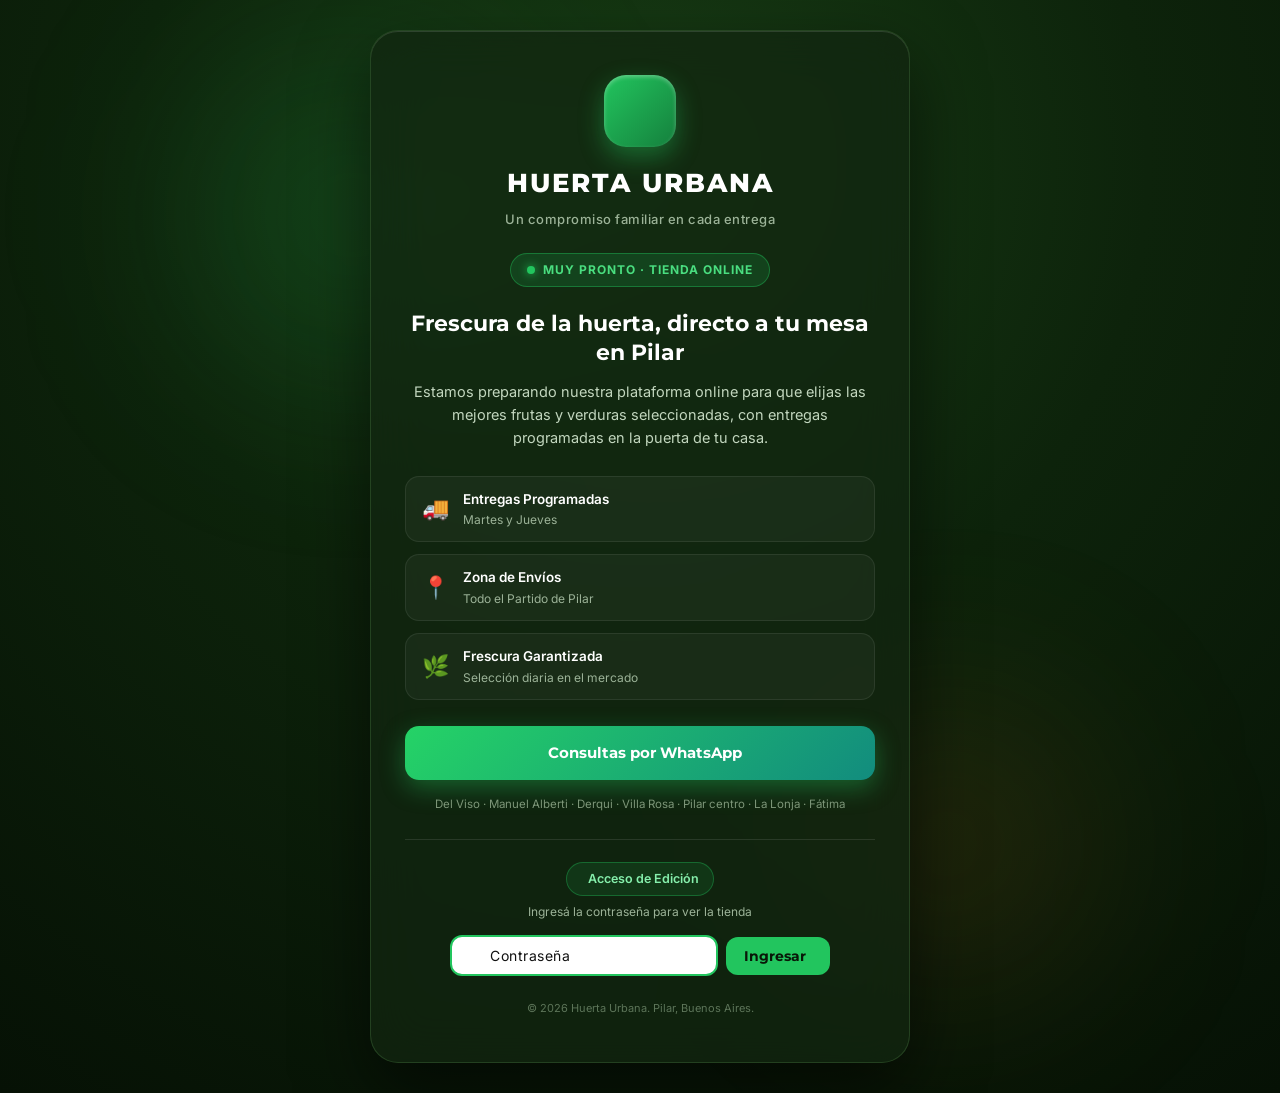
==== index.html @ b3a9ac8e "feat: actualizar precios e index en un solo commit" ====
<!DOCTYPE html>
<html lang="es" class="notranslate" translate="no">

<head>
    <meta charset="UTF-8">
    <meta name="viewport" content="width=device-width, initial-scale=1.0, interactive-widget=resizes-content">
    <title>Huerta Urbana | Frutas y Verduras Frescas a Domicilio en Pilar</title>
    <!-- SEO -->
    <meta name="description" content="Huerta Urbana — Frutas y verduras frescas a domicilio en el Partido de Pilar. Entregamos los martes y jueves en Del Viso, Manuel Alberti, Presidente Derqui, Villa Rosa, Pilar y más localidades.">
    <meta name="keywords" content="verduras a domicilio Pilar, frutas delivery Pilar, delivery verduras Del Viso, frutas frescas Partido de Pilar, alimentacion saludable Pilar, verduras Manuel Alberti, delivery frutas verduras Pilar Buenos Aires, comida saludable Pilar, dieta Pilar, gimnasio Pilar alimentacion">

    <!-- Open Graph -->
    <meta property="og:type" content="website">
    <meta property="og:url" content="https://huertaurbana.com.ar">
    <meta property="og:title" content="Huerta Urbana | Frutas y Verduras Frescas a Domicilio en Pilar">
    <meta property="og:description" content="Pedí tus frutas y verduras frescas. Entregamos martes y jueves en todo el Partido de Pilar. Envío gratis a partir de $35.000.">
    <meta property="og:image" content="https://huertaurbana.com.ar/img/favicon.png">

    <!-- Twitter/X -->
    <meta name="twitter:card" content="summary_large_image">
    <meta name="twitter:title" content="Huerta Urbana | Frutas y Verduras a Domicilio en Pilar">
    <meta name="twitter:description" content="Frutas y verduras frescas a domicilio en el Partido de Pilar. Martes y jueves.">
    <!-- Google Fonts -->
    <link rel="preconnect" href="https://fonts.googleapis.com">
    <link rel="preconnect" href="https://fonts.gstatic.com" crossorigin>
    <link
        href="https://fonts.googleapis.com/css2?family=Inter:wght@300;400;500;600;700&family=Montserrat:wght@400;600;700&display=swap"
        rel="stylesheet">
    
    <!-- Etiquetas específicas para iPhone/iOS -->
    <meta name="apple-mobile-web-app-capable" content="yes">
    <meta name="apple-mobile-web-app-status-bar-style" content="black-translucent">
    <meta name="apple-mobile-web-app-title" content="Huerta Urbana">
    <link rel="apple-touch-icon" href="img/favicon.png">
    
    <!-- Favicon -->
    <link rel="icon" type="image/png" href="img/favicon.png">
    <!-- Ionicons para iconos elegantes -->
    <script type="module" src="https://unpkg.com/ionicons@7.1.0/dist/ionicons/ionicons.esm.js"></script>
    <script nomodule src="https://unpkg.com/ionicons@7.1.0/dist/ionicons/ionicons.js"></script>
    <link rel="manifest" href="manifest.json">
    <meta name="theme-color" content="#2d5a27">
    <!-- Modo Vista Previa / Próximamente Gatekeeper (Ejecución Inmediata) -->
    <script>
      (function() {
        try {
          // Limpiar el estado anterior para que todos (incluyendo el admin) vean el Próximamente al entrar
          if (localStorage.getItem('huerta_preview_unlocked')) {
            localStorage.removeItem('huerta_preview_unlocked');
          }

          var params = new URLSearchParams(window.location.search);
          var previewParam = params.get('preview');
          if (previewParam) {
            var val = previewParam.trim().toLowerCase();
            if (val === 'huerta2026') {
              localStorage.setItem('huerta_preview_unlocked_v2', 'true');
            } else if (val === 'lock' || val === 'false' || val === '0' || val === 'cerrar') {
              localStorage.removeItem('huerta_preview_unlocked_v2');
            }
          }
          if (localStorage.getItem('huerta_preview_unlocked_v2') === 'true') {
            document.documentElement.classList.add('preview-unlocked');
            document.documentElement.classList.remove('preview-locked');
          } else {
            document.documentElement.classList.add('preview-locked');
            document.documentElement.classList.remove('preview-unlocked');
          }
        } catch (e) {
          document.documentElement.classList.add('preview-locked');
        }
      })();
    </script>
    <style id="preview-gate-critical-css">
      html.preview-locked body {
        overflow-x: hidden;
        background: #091708 !important;
        margin: 0;
        padding: 0;
      }
      html.preview-locked body > *:not(#preview-screen) {
        display: none !important;
      }
      html.preview-locked .pwa-banner,
      html.preview-locked .whatsapp-float,
      html.preview-locked .toast-notification,
      html.preview-locked .modal,
      html.preview-locked .modal-overlay,
      html.preview-locked .login-bottom-sheet-overlay,
      html.preview-locked .user-panel-overlay,
      html.preview-locked #preview-tester-pill {
        display: none !important;
      }
      #preview-screen {
        display: none;
      }
      html.preview-locked #preview-screen {
        display: flex !important;
      }
    </style>

    <link rel="stylesheet" href="style.css?v=61.2">

    <!-- Google Analytics -->
    <script async src="https://www.googletagmanager.com/gtag/js?id=G-RE23859X6R"></script>
    <script>
      window.dataLayer = window.dataLayer || [];
      function gtag(){dataLayer.push(arguments);}
      gtag('js', new Date());
      gtag('config', 'G-RE23859X6R');
    </script>
</head>

<body>
    <!-- ============================================== -->
    <!-- PANTALLA MODO PRÓXIMAMENTE (COMING SOON)      -->
    <!-- ============================================== -->
    <div id="preview-screen" class="preview-screen" role="region" aria-label="Próximamente Huerta Urbana">
        <div class="preview-backdrop-glow preview-glow-1"></div>
        <div class="preview-backdrop-glow preview-glow-2"></div>
        
        <div class="preview-card">
            <!-- Header con Logo y Slogan -->
            <div class="preview-brand">
                <div class="preview-logo-circle">
                    <ion-icon name="leaf" class="preview-leaf-icon"></ion-icon>
                </div>
                <h1 class="preview-title">HUERTA URBANA</h1>
                <p class="preview-subtitle">Un compromiso familiar en cada entrega</p>
            </div>

            <!-- Badge Estado -->
            <div class="preview-badge-wrapper">
                <span class="preview-badge">
                    <span class="preview-badge-dot"></span>
                    Muy Pronto · Tienda Online
                </span>
            </div>

            <!-- Contenido Principal -->
            <div class="preview-body">
                <h2 class="preview-headline">Frescura de la huerta, directo a tu mesa en Pilar</h2>
                <p class="preview-description">
                    Estamos preparando nuestra plataforma online para que elijas las mejores frutas y verduras seleccionadas, con entregas programadas en la puerta de tu casa.
                </p>

                <!-- Grid de Ventajas / Info -->
                <div class="preview-features-grid">
                    <div class="preview-feature-card">
                        <span class="preview-feature-icon">🚚</span>
                        <div>
                            <strong>Entregas Programadas</strong>
                            <small>Martes y Jueves</small>
                        </div>
                    </div>
                    <div class="preview-feature-card">
                        <span class="preview-feature-icon">📍</span>
                        <div>
                            <strong>Zona de Envíos</strong>
                            <small>Todo el Partido de Pilar</small>
                        </div>
                    </div>
                    <div class="preview-feature-card">
                        <span class="preview-feature-icon">🌿</span>
                        <div>
                            <strong>Frescura Garantizada</strong>
                            <small>Selección diaria en el mercado</small>
                        </div>
                    </div>
                </div>

                <!-- Botón Contacto WhatsApp -->
                <a href="https://wa.me/5491161771376?text=Hola!%20Quería%20consultar%20sobre%20el%20lanzamiento%20de%20Huerta%20Urbana" 
                   target="_blank" 
                   rel="noopener noreferrer" 
                   class="preview-whatsapp-btn">
                    <ion-icon name="logo-whatsapp"></ion-icon>
                    <span>Consultas por WhatsApp</span>
                </a>

                <div class="preview-zones-tagline">
                    <span>Del Viso · Manuel Alberti · Derqui · Villa Rosa · Pilar centro · La Lonja · Fátima</span>
                </div>
            </div>

            <!-- Acceso Privado para Administrador / Pruebas -->
            <div class="preview-tester-box">
                <div class="preview-access-badge">
                    <ion-icon name="lock-closed-outline"></ion-icon>
                    <span>Acceso de Edición</span>
                </div>
                <p class="preview-access-hint">Ingresá la contraseña para ver la tienda</p>

                <form id="preview-code-form" class="preview-code-form" onsubmit="handlePreviewCodeSubmit(event)">
                    <div class="preview-input-group">
                        <div class="preview-input-wrapper">
                            <ion-icon name="key-outline" class="preview-input-key-icon"></ion-icon>
                            <input type="password" id="preview-code-input" placeholder="Contraseña" autocomplete="current-password" spellcheck="false">
                            <button type="button" id="preview-toggle-pwd-btn" class="preview-toggle-pwd-btn" title="Mostrar u ocultar contraseña" aria-label="Mostrar u ocultar contraseña">
                                <ion-icon name="eye-outline" id="preview-pwd-icon"></ion-icon>
                            </button>
                        </div>
                        <button type="submit" class="preview-code-submit">
                            <span>Ingresar</span>
                            <ion-icon name="arrow-forward-outline"></ion-icon>
                        </button>
                    </div>
                    <p id="preview-code-error" class="preview-code-error" style="display: none;">⚠️ Contraseña incorrecta. Intentá nuevamente.</p>
                </form>
            </div>

            <footer class="preview-footer">
                <p>&copy; 2026 Huerta Urbana. Pilar, Buenos Aires.</p>
            </footer>
        </div>
    </div>

    <!-- Floating Badge para cuando el tester está en modo preview desbloqueado -->
    <div id="preview-tester-pill" class="preview-tester-pill" style="display: none;">
        <span class="pill-dot"></span>
        <span class="pill-text">Modo Vista Previa (huerta2026)</span>
        <button type="button" id="preview-lock-btn" class="pill-action-btn" title="Cerrar vista previa y volver a pantalla Próximamente">
            Bloquear
        </button>
    </div>

    <!-- Banner PWA Install -->
    <div id="pwa-banner" class="pwa-banner" role="banner" aria-label="Instalar aplicación">
        <div class="pwa-banner-inner">
            <div class="pwa-banner-text">
                <span class="pwa-icon">🌿</span>
                <div>
                    <strong>Instalá Huerta Urbana en tu celular</strong>
                    <small>Accedé más rápido a tus pedidos</small>
                </div>
            </div>
            <div class="pwa-banner-actions">
                <button id="pwa-install-btn" class="pwa-btn-install">Instalar</button>
                <button id="pwa-dismiss-btn" class="pwa-btn-dismiss" onclick="dismissPWABanner()">Ahora no</button>
            </div>
        </div>
    </div>

    <header id="header">
        <div class="container header-container">
            <!-- Izquierda: Logo + Slogan -->
            <div class="header-left">
                <a href="#hero" class="logo">
                    <ion-icon name="leaf" class="logo-icon"></ion-icon>
                    <div class="logo-text-wrapper">
                        <span class="logo-main-text">HUERTA URBANA</span>
                        <small class="logo-subtitle">Un compromiso familiar en cada entrega</small>
                    </div>
                </a>
            </div>

            <!-- Centro: Menú de navegación (Desktop) -->
            <nav class="header-nav-desktop">
                <a href="#hero" class="nav-link">Inicio</a>
                <a href="#combos-estandar" class="nav-link">Combos</a>
                <a href="#personalizado" class="nav-link">Armar Pedido</a>
                <a href="#formulario" class="nav-link">Finalizar</a>
            </nav>

            <!-- Derecha: Bloque de información y acciones -->
            <div class="header-right-panel" id="open-cart">
                <div class="header-status-stack">
                    <div class="total-avatar-wrapper">
                        <span id="cart-total-header" class="grid-item-total">$0</span>
                        
                        <div id="user-profile" class="user-profile grid-item-avatar auth-placeholder">
                            <img id="user-pic" src="" alt="Perfil" class="user-pic" style="display: none;">
                            <svg class="google-icon-svg" viewBox="0 0 48 48" width="24" height="24">
                                <path fill="#EA4335" d="M24 9.5c3.54 0 6.71 1.22 9.21 3.6l6.85-6.85C35.9 2.38 30.47 0 24 0 14.62 0 6.51 5.38 2.56 13.22l7.98 6.19C12.43 13.72 17.74 9.5 24 9.5z"></path>
                                <path fill="#4285F4" d="M46.98 24.55c0-1.57-.15-3.09-.38-4.55H24v9.02h12.94c-.58 2.96-2.26 5.48-4.78 7.18l7.73 6c4.51-4.18 7.09-10.36 7.09-17.65z"></path>
                                <path fill="#FBBC05" d="M10.53 28.59c-.48-1.45-.76-2.99-.76-4.59s.27-3.14.76-4.59l-7.98-6.19C.92 16.46 0 20.12 0 24c0 3.88.92 7.54 2.56 10.78l7.97-6.19z"></path>
                                <path fill="#34A853" d="M24 48c6.48 0 11.93-2.13 15.89-5.81l-7.73-6c-2.15 1.45-4.92 2.3-8.16 2.3-6.26 0-11.57-4.22-13.47-9.91l-7.98 6.19C6.51 42.62 14.62 48 24 48z"></path>
                                <path fill="none" d="M0 0h48v48H0z"></path>
                            </svg>
                        </div>
                    </div>

                    <span id="credito-referidos" class="credito-referidos grid-item-credits">$0 créditos de referidos</span>

                    <button class="btn-ver-pedido grid-item-button" id="open-cart-btn">
                        <span>Ver pedido</span>
                        <ion-icon name="cart-outline"></ion-icon>
                    </button>

                    <span id="shipping-header-msg" class="shipping-header-msg grid-item-shipping"><span id="header-minima-label"></span><span id="header-minima-monto">Actualizando...</span></span>
                </div>
            </div>

            <!-- Espaciador eliminado y reemplazado por el panel derecho en el grid -->
        </div>
    </header>

    <main>
        <!-- Hero Section -->
        <section id="hero" class="hero">
            <div class="container hero-content">
                <h1 class="fade-in">Frescura del campo <br><span>en tu mesa</span></h1>
                <p class="fade-in delay-1">Seleccionamos las mejores frutas y verduras para vos. Pedidos personalizados
                    y combos diseñados para tu hogar.</p>
                <div class="hero-actions fade-in delay-2">
                    <a href="#combos-estandar" class="btn btn-primary">Ver Combos</a>
                    <a href="#personalizado" class="btn btn-secondary">Armar mi Pedido</a>
                </div>
            </div>
            <div class="hero-overlay"></div>
        </section>

        <!-- Combos Estándar -->
        <section id="combos-estandar" class="section">
            <div class="container">
                <div class="section-header">
                    <h2>Combos Premium</h2>
                    <p>Elegí la opción que mejor se adapte a tu necesidad.</p>
                </div>
                <div class="combos-grid" id="combos-container">
                    <!-- Cards will be injected by JS -->
                </div>
            </div>
        </section>

        <!-- Pedido Personalizado -->
        <section id="personalizado" class="section section-alt">
            <div class="container">
                <div class="section-header">
                    <h2>Armá tu Pedido</h2>
                    <p>Seleccioná tus productos individuales con pesajes específicos.</p>
                </div>

                <!-- Sistema de Pestañas (Tabs) -->
                <div class="tabs-container">
                    <div class="tabs-header">
                        <button class="tab-btn active" onclick="switchCategory('verduras')">Verduras</button>
                        <button class="tab-btn" onclick="switchCategory('frutas')">Frutas</button>
                        <button class="tab-btn" id="tab-market" onclick="switchCategory('market')">Market</button>
                    </div>

                    <!-- Selector de Subcategorías de Market (visible en pestaña Market) -->
                    <div class="subtabs-container" id="market-subtabs" style="display: none;">
                        <div class="subtabs-header">
                            <button type="button" class="subtab-btn" data-subcat="Almacén" onclick="switchMarketSubcategory('Almacén')">Almacén</button>
                            <button type="button" class="subtab-btn" data-subcat="Bebidas" onclick="switchMarketSubcategory('Bebidas')">Bebidas</button>
                            <button type="button" class="subtab-btn" data-subcat="Enlatados" onclick="switchMarketSubcategory('Enlatados')">Enlatados</button>
                            <button type="button" class="subtab-btn" data-subcat="Lácteos" onclick="switchMarketSubcategory('Lácteos')">Lácteos</button>
                            <button type="button" class="subtab-btn" data-subcat="Otros" onclick="switchMarketSubcategory('Otros')">Otros</button>
                            <button type="button" class="subtab-btn active" data-subcat="Todos" onclick="switchMarketSubcategory('Todos')">Todos</button>
                        </div>
                    </div>
                </div>

                <div class="custom-grid" id="custom-products-container">
                    <!-- Products will be injected by JS based on selected category -->
                </div>
            </div>
        </section>

        <!-- Resumen Dinámico y Formulario -->
        <section id="formulario" class="section">
            <div class="container">
                <div class="order-layout">
                    <!-- Resumen del Pedido -->
                    <div class="order-summary-wrapper">
                        <div class="order-summary" id="order-summary-card">
                            <h3>Resumen de Pedido</h3>
                            <div id="summary-items" class="summary-items">
                                <p class="empty-msg">Tu carrito está vacío</p>
                            </div>
                            <div class="summary-footer">
                                <div class="total-row">
                                    <span>Total:</span>
                                    <span id="summary-total">$0</span>
                                </div>
                                <p class="shipping-info"><ion-icon name="bicycle-outline"></ion-icon> Envíos gratis a partir de <span id="envio-gratis-monto">$35.000<span id="envio-gratis-monto">$35.000<span id="envio-gratis-monto">$35.000<span id="envio-gratis-monto">$35.000</span></p>
                                <p id="min-purchase-msg" class="warning-text">Compra mínima: <span id="compra-minima-monto">$35.000<span id="compra-minima-monto">$35.000<span id="compra-minima-monto">$35.000<span id="compra-minima-monto">$35.000</span></p>
                            </div>
                        </div>

                        <!-- Información de Contacto -->
                        <div class="checkout-contact-info" id="desktop-help">
                            <h4>¿Necesitás ayuda?</h4>
                            <a href="https://wa.me/5491161771376" target="_blank" class="checkout-contact-item">
                                <ion-icon name="logo-whatsapp"></ion-icon>
                                <span>11 6177-1376</span>
                            </a>
                            <a href="mailto:huertaurbana.market@gmail.com" class="checkout-contact-item">
                                <ion-icon name="mail-outline"></ion-icon>
                                <span>huertaurbana.market@gmail.com</span>
                            </a>
                        </div>
                    </div>

                    <!-- Formulario -->
                    <div class="order-form-container">
                        <h3>Datos de Entrega</h3>
                        <form id="order-form">
                            <!-- Campos de Control (Ocultos para Make/Google Sheets) -->
                            <input type="hidden" name="numero_pedido">
                            <input type="hidden" name="fecha">
                            <input type="hidden" name="fecha_entrega">
                            <input type="hidden" name="estado" value="Pendiente">
                            <input type="hidden" name="ficha_entrega">
                            <input type="hidden" name="cantidad">
                            <input type="hidden" name="total">
                            <input type="hidden" name="credito_usado" value="0">
                            <input type="hidden" name="producto" id="hidden-details">


                            <div class="form-row">
                                <div class="form-group">
                                    <label for="fullname">Nombre Completo</label>
                                    <input type="text" id="fullname" name="nombre" placeholder="Nombre y Apellido"
                                        required autocomplete="name">
                                </div>
                                <div class="form-group">
                                    <label for="phone">Teléfono / WhatsApp</label>
                                    <input type="tel" id="phone" name="telefono" placeholder="Ej: 11 1234 5678" required
                                        autocomplete="tel">
                                </div>
                            </div>

                            <div class="form-row">
                                <div class="form-group full-width-group">
                                    <label for="email">Correo Electrónico</label>
                                    <input type="email" id="email" name="email" placeholder="ejemplo@correo.com"
                                        required autocomplete="email">
                                </div>
                            </div>

                            <div class="form-row">
                                <div class="form-group">
                                    <label for="address">Dirección</label>
                                    <input type="text" id="address" name="direccion"
                                        placeholder="Ej: Av. Siempreviva 123" required autocomplete="street-address">
                                </div>
                                <div class="form-group">
                                    <label for="locality">Localidad</label>
                                    <select id="locality" name="localidad" required>
                                        <option value="" disabled selected>Seleccionar localidad</option>
                                        <option value="Del Viso">Del Viso</option>
                                        <option value="Fátima">Fátima</option>
                                        <option value="La Lonja">La Lonja</option>
                                        <option value="Manuel Alberti">Manuel Alberti</option>
                                        <option value="Manzanares">Manzanares</option>
                                        <option value="Manzone">Manzone</option>
                                        <option value="Pilar">Pilar</option>
                                        <option value="Presidente Derqui">Presidente Derqui</option>
                                        <option value="Villa Astolfi">Villa Astolfi</option>
                                        <option value="Villa Rosa">Villa Rosa</option>
                                        <option value="Zelaya">Zelaya</option>
                                    </select>
                                </div>
                            </div>

                            <div class="form-row">
                                <div class="form-group">
                                    <label for="delivery-day">Día de Entrega</label>
                                    <select id="delivery-day" name="dia_entrega" required>
                                        <option value="" disabled selected>Seleccionar día</option>
                                        <option value="Martes">Martes</option>
                                        <option value="Jueves">Jueves</option>
                                    </select>
                                </div>
                                <div class="form-group">
                                    <label for="delivery-time">Rango Horario</label>
                                    <select id="delivery-time" name="horario_entrega" required>
                                        <option value="" disabled selected>Seleccionar rango</option>
                                        <option value="8 a 12 hs">8:00hs a 12:00hs</option>
                                        <option value="14 a 18 hs">14:00hs a 18:00hs</option>
                                    </select>
                                </div>
                            </div>

                            <div class="form-group full-width-group">
                                <label for="notes"
                                    style="font-weight: 600; font-size: 0.9rem; margin-bottom: 8px; display: block;">Tu
                                    mensaje</label>
                                <div class="inner-field-container">
                                    <textarea id="notes" name="observaciones" rows="3"></textarea>
                                </div>
                            </div>
                            <div class="form-group cupon-group">
                                <label>¿Tenés un cupón o código de referido?</label>
                                <div class="cupon-input-wrapper">
                                    <input type="text" id="cupon-input" placeholder="Ingresá tu cupón o referido" autocomplete="off">
                                    <button type="button" id="btn-aplicar-cupon">Aplicar</button>
                                </div>
                                <p id="cupon-mensaje" class="cupon-mensaje"></p>
                            </div>

                            <div class="form-group cupon-group" id="credit-form-group">
                                <label>¿Tenés crédito referido?</label>
                                <div class="cupon-input-wrapper">
                                    <div class="credit-display-box">
                                        <span>Disponible: </span>
                                        <strong id="available-credit">$0</strong>
                                    </div>
                                    <button type="button" id="btn-aplicar-credito" class="btn-disabled" disabled>Aplicar</button>
                                </div>
                                <p id="credit-mensaje" class="cupon-mensaje">Iniciá sesión para ver tus créditos</p>
                            </div>

                            <button type="submit" id="submit-btn" class="btn btn-full btn-disabled" disabled>Confirmar Pedido</button>
                            <div class="terms-legal-container">
                                <span>Al confirmar aceptás nuestros</span>
                                <div style="display: flex; gap: 8px; flex-wrap: wrap; justify-content: center; margin-top: 4px;">
                                    <a href="terminos.html" class="btn-link-terms" target="_blank" rel="noopener noreferrer">Términos y Condiciones</a>
                                    <a href="privacidad.html" class="btn-link-terms" target="_blank" rel="noopener noreferrer">Política de Privacidad</a>
                                </div>
                            </div>
                        </form>
                    </div>
                </div>
            </div>
        </section>
    </main>

    <footer class="footer">
        <div class="container footer-content">
            <div class="footer-info">
                <div class="logo logo-light">
                    <ion-icon name="leaf" class="logo-icon"></ion-icon>
                    <span>HUERTA URBANA</span>
                </div>
                <p>Calidad premium y frescura garantizada en cada entrega. <br> Compra mínima: <span id="footer-minima-monto">$35.000<span id="footer-minima-monto">$35.000<span id="footer-minima-monto">$35.000<span id="footer-minima-monto">$35.000</span></p>
                <a href="mailto:huertaurbana.market@gmail.com" class="footer-email">huertaurbana.market@gmail.com</a>
                <div class="footer-legal-links" style="margin-top: 15px; display: flex; gap: 15px; font-size: 0.85rem;">
                    <a href="terminos.html" style="color: #bbbbbb; text-decoration: underline;">Términos y Condiciones</a>
                    <a href="privacidad.html" style="color: #bbbbbb; text-decoration: underline;">Política de Privacidad</a>
                </div>
            </div>
            <div class="social-links">
                <a href="https://www.instagram.com/huertaurbana.market" class="social-btn instagram" title="Instagram" target="_blank" rel="noopener noreferrer">
                    <ion-icon name="logo-instagram"></ion-icon>
                </a>
                <a href="#" class="social-btn tiktok" title="TikTok">
                    <ion-icon name="logo-tiktok"></ion-icon>
                </a>
            </div>
        </div>
        <div class="footer-bottom">
            <p>&copy; 2026 Huerta Urbana. Todos los derechos reservados. · <a href="terminos.html" style="color: #888; text-decoration: none;">Términos y Condiciones</a> · <a href="privacidad.html" style="color: #888; text-decoration: none;">Política de Privacidad</a></p>
        </div>
    </footer>

    <!-- Modal Success -->
    <div id="success-modal" class="modal">
        <div class="modal-content">
            <ion-icon name="checkmark-circle" class="success-icon"></ion-icon>
            <h2>Pedido enviado correctamente</h2>
            <p id="success-message">Gracias por confiar en Huerta Urbana. Nos contactaremos pronto por WhatsApp.</p>
            <button onclick="closeModal()" class="btn btn-primary">Cerrar</button>
        </div>
    </div>

    <!-- Modal Combo Details -->
    <div id="combo-modal" class="modal">
        <div class="modal-content combo-detail-content">
            <button class="close-modal" onclick="closeComboModal()"><ion-icon name="close-outline"></ion-icon></button>
            <div class="combo-detail-header">
                <img id="modal-combo-img" src="" alt="">
                <div class="combo-detail-title">
                    <h2 id="modal-combo-name"></h2>
                    <span id="modal-combo-price" class="price"></span>
                </div>
            </div>
            <div class="combo-detail-body">
                <h3>¿Qué incluye este combo?</h3>
                <ul id="modal-combo-items" class="combo-items-list">
                    <!-- Items will be injected by JS -->
                </ul>
            </div>
            <div class="combo-detail-footer">
                <button id="modal-add-btn" class="btn btn-primary btn-full">Agregar al Pedido</button>
            </div>
        </div>
    </div>

    <!-- Modal Carrito Detalle -->
    <div id="cart-modal" class="modal">
        <div class="modal-content combo-detail-content">
            <button class="close-modal" onclick="closeCartModal()"><ion-icon name="close-outline"></ion-icon></button>
            <div class="cart-modal-header">
                <h2>Tu Pedido</h2>
                <p>Resumen de productos seleccionados</p>
            </div>
            <div class="cart-modal-body">
                <div id="cart-modal-items" class="cart-modal-items">
                    <!-- Items will be injected by JS -->
                </div>
                <div class="cart-modal-total-row">
                    <span>Total acumulado:</span>
                    <span id="cart-modal-total-val" class="price">$0</span>
                </div>
            </div>
            <div class="cart-modal-footer">
                <button onclick="closeCartModal(); window.location.href='#formulario';"
                    class="btn btn-primary btn-full">Finalizar Pedido</button>
            </div>
        </div>
    </div>

    <!-- Footer con Ayuda (Mobile) -->
    <footer id="mobile-help" class="mobile-footer-help">
        <div class="container">
            <h4>¿Necesitás ayuda?</h4>
            <div class="mobile-help-links">
                <a href="https://wa.me/5491161771376" target="_blank" class="checkout-contact-item">
                    <ion-icon name="logo-whatsapp"></ion-icon>
                    <span>11 6177-1376</span>
                </a>
                <a href="mailto:huertaurbana.market@gmail.com" class="checkout-contact-item">
                    <ion-icon name="mail-outline"></ion-icon>
                    <span>huertaurbana.market@gmail.com</span>
                </a>
            </div>
            <p class="copyright">&copy; 2026 Huerta Urbana. Todos los derechos reservados. <br>
                <a href="terminos.html" style="color: #888; text-decoration: underline;">Términos y Condiciones</a> · <a href="privacidad.html" style="color: #888; text-decoration: underline;">Política de Privacidad</a>
            </p>
        </div>
    </footer>

    <!-- Botón Flotante de WhatsApp -->
    <a href="https://wa.me/5491161771376" class="whatsapp-float" target="_blank" rel="noopener noreferrer"
        title="Comunicate por WhatsApp">
        <ion-icon name="logo-whatsapp"></ion-icon>
    </a>

    <!-- Modal instrucciones iOS -->
    <div id="ios-install-modal" style="display:none; position:fixed; inset:0; background:rgba(0,0,0,0.7); z-index:9999; align-items:flex-end; justify-content:center;">
      <div style="background:#1a1a1a; border-radius:30px 30px 0 0; padding:32px 24px; width:100%; max-width:480px; border-top:3px solid #22c55e; box-shadow: 0 -10px 40px rgba(0,0,0,0.5);">
        
        <!-- VISTA SAFARI -->
        <div id="ios-safari-view" style="display:none;">
          <div style="text-align:center; margin-bottom:24px;">
            <div style="font-size:45px; margin-bottom:8px;">🌿</div>
            <h3 style="color:white; font-size:22px; font-family:'Montserrat', sans-serif; margin-bottom:8px;">Instalá Huerta Urbana en tu iPhone</h3>
          </div>
          <div style="display:flex; flex-direction:column; gap:18px; margin-bottom:28px;">
            <div style="display:flex; align-items:start; gap:14px;">
              <div style="background:#22c55e; color:black; border-radius:10px; min-width:32px; height:32px; display:flex; align-items:center; justify-content:center; font-weight:800; font-size:16px;">1</div>
              <p style="color:white; font-size:15px; line-height:1.4;">Tocá el botón **compartir** con flecha hacia arriba en la barra inferior de Safari.</p>
            </div>
            <div style="display:flex; align-items:start; gap:14px;">
              <div style="background:#22c55e; color:black; border-radius:10px; min-width:32px; height:32px; display:flex; align-items:center; justify-content:center; font-weight:800; font-size:16px;">2</div>
              <p style="color:white; font-size:15px; line-height:1.4;">Deslizá y seleccioná **Añadir a pantalla de inicio**.</p>
            </div>
            <div style="display:flex; align-items:start; gap:14px;">
              <div style="background:#22c55e; color:black; border-radius:10px; min-width:32px; height:32px; display:flex; align-items:center; justify-content:center; font-weight:800; font-size:16px;">3</div>
              <p style="color:white; font-size:15px; line-height:1.4;">Tocá **Añadir** arriba a la derecha.</p>
            </div>
          </div>
        </div>

        <!-- VISTA CHROME (U OTROS) -->
        <div id="ios-chrome-view" style="display:none;">
          <div style="text-align:center; margin-bottom:24px;">
                            <div style="font-size:45px; margin-bottom:8px;">⚠️</div>
            <h3 style="color:white; font-size:20px; font-family:'Montserrat', sans-serif; margin-bottom:12px;">Para instalar Huerta Urbana necesitás abrirla en Safari</h3>
            <p style="color:#aaa; font-size:15px; margin-bottom:20px; line-height:1.4;">Copiá el link **huertaurbana.com.ar** y pegalo en Safari.</p>
            
            <button id="btn-copy-link" onclick="copyLinkForSafari()" style="width:100%; padding:16px; background:#333; color:white; border:1px solid #444; border-radius:14px; font-size:16px; font-weight:700; cursor:pointer; display:flex; align-items:center; justify-content:center; gap:10px; transition: all 0.3s ease;">
              <ion-icon name="copy-outline"></ion-icon> Copiar link
            </button>
          </div>
        </div>

        <button onclick="document.getElementById('ios-install-modal').style.display='none'" 
          style="width:100%; padding:16px; background:#22c55e; color:black; border:none; border-radius:14px; font-size:16px; font-weight:800; cursor:pointer; font-family:'Montserrat', sans-serif; margin-top:10px;">
          ENTENDIDO ✓
        </button>
      </div>
    </div>

    <!-- Modal Términos y Condiciones -->
    <div id="terms-modal" class="modal">
        <div class="modal-content terms-modal-content">
            <button class="close-modal" onclick="closeTermsModal()"><ion-icon name="close-outline"></ion-icon></button>
            <header class="terms-header">
                <h2>Términos, Condiciones y Privacidad</h2>
                <div class="terms-tabs">
                    <button type="button" class="terms-tab-btn active" onclick="switchTermsTab('terminos')">Términos y Condiciones</button>
                    <button type="button" class="terms-tab-btn" onclick="switchTermsTab('privacidad')">Política de Privacidad</button>
                </div>
            </header>
            
            <div id="terms-body" class="terms-body">
                <div id="terms-text-terminos" class="terms-text-content">
                    <ol>
                        <li><strong>SERVICIO:</strong> Venta y entrega de frutas y verduras en el Partido de Pilar.</li>
                        <li><strong>ZONA DE ENTREGA:</strong> Del Viso, Fátima, La Lonja, Manuel Alberti, Manzanares, Manzone, Pilar, Presidente Derqui, Villa Astolfi, Villa Rosa y Zelaya.</li>
                        <li><strong>PEDIDOS:</strong> Monto mínimo <span id="terms-minima-monto">$35.000</span>. Precios sujetos a variaciones del mercado.</li>
                        <li><strong>PAGOS:</strong> A través de Mercado Pago. El pedido se confirma al acreditarse el pago.</li>
                        <li><strong>CUPONES:</strong> Uso personal e intransferible. El crédito por referidos no es canjeable por dinero.</li>
                        <li><strong>CALIDAD:</strong> Productos frescos garantizados. Reclamos dentro de las 24hs al WhatsApp 11 6177-1376.</li>
                        <li><strong>CANCELACIONES:</strong> Hasta 24hs antes de la entrega al WhatsApp 11 6177-1376.</li>
                        <li><strong>CONTACTO:</strong> WhatsApp 11 6177-1376 y huertaurbana.market@gmail.com</li>
                    </ol>
                </div>
                <div id="terms-text-privacidad" class="terms-text-content" style="display:none;">
                    <ol>
                        <li><strong>DATOS QUE RECOPILAMOS:</strong> Nombre, teléfono, email y dirección de entrega.</li>
                        <li><strong>USO:</strong> Para procesar pedidos, coordinar entregas y gestionar cupones y referidos.</li>
                        <li><strong>COMPARTIMOS CON:</strong> Mercado Pago, Make.com, Google y Meta. Nunca vendemos tus datos.</li>
                        <li><strong>COOKIES:</strong> Usamos localStorage para el carrito, Google Analytics y Meta Pixel para analítica.</li>
                        <li><strong>SEGURIDAD:</strong> Datos en Google Sheets con acceso restringido. No guardamos datos de tarjetas.</li>
                        <li><strong>TUS DERECHOS:</strong> Podés solicitar acceso, rectificación o eliminación de tus datos al WhatsApp 11 6177-1376.</li>
                    </ol>
                </div>
            </div>

            <footer class="terms-footer">
                <div class="terms-actions">
                    <button type="button" onclick="closeTermsModal()" class="btn btn-primary btn-full">Cerrar</button>
                    <div style="text-align: center; margin-top: 10px; font-size: 0.85rem;">
                        <a href="terminos.html" target="_blank" style="color: var(--primary); font-weight: 600; text-decoration: underline;">Ver Términos completos</a> · 
                        <a href="privacidad.html" target="_blank" style="color: var(--primary); font-weight: 600; text-decoration: underline;">Ver Privacidad completa</a>
                    </div>
                </div>
            </footer>
        </div>
    </div>

    <!-- Panel Cliente Logueado -->
    <div id="user-panel" class="user-panel-overlay" style="display: none;">
        <div class="user-panel-content">
            <button class="close-panel-btn" id="close-user-panel"><ion-icon name="close-outline"></ion-icon></button>
            <div class="user-panel-header">
                <div id="panel-user-pic-wrapper" class="panel-pic-wrapper auth-placeholder">
                    <img id="panel-user-pic" src="" alt="Perfil" style="display: none;">
                    <svg class="google-icon-svg" viewBox="0 0 48 48" width="30" height="30">
                        <path fill="#EA4335" d="M24 9.5c3.54 0 6.71 1.22 9.21 3.6l6.85-6.85C35.9 2.38 30.47 0 24 0 14.62 0 6.51 5.38 2.56 13.22l7.98 6.19C12.43 13.72 17.74 9.5 24 9.5z"></path>
                        <path fill="#4285F4" d="M46.98 24.55c0-1.57-.15-3.09-.38-4.55H24v9.02h12.94c-.58 2.96-2.26 5.48-4.78 7.18l7.73 6c4.51-4.18 7.09-10.36 7.09-17.65z"></path>
                        <path fill="#FBBC05" d="M10.53 28.59c-.48-1.45-.76-2.99-.76-4.59s.27-3.14.76-4.59l-7.98-6.19C.92 16.46 0 20.12 0 24c0 3.88.92 7.54 2.56 10.78l7.97-6.19z"></path>
                        <path fill="#34A853" d="M24 48c6.48 0 11.93-2.13 15.89-5.81l-7.73-6c-2.15 1.45-4.92 2.3-8.16 2.3-6.26 0-11.57-4.22-13.47-9.91l-7.98 6.19C6.51 42.62 14.62 48 24 48z"></path>
                        <path fill="none" d="M0 0h48v48H0z"></path>
                    </svg>
                </div>
                <div class="user-panel-info">
                    <h4 id="panel-user-name"></h4>
                    <p id="panel-user-email"></p>
                </div>
            </div>
            <div class="user-panel-body">
                <div class="panel-section">
                    <h5><ion-icon name="wallet-outline"></ion-icon> Crédito acumulado</h5>
                    <p class="credit-amount">$0</p>
                </div>
                <div class="panel-section">
                    <h5><ion-icon name="receipt-outline"></ion-icon> Historial de pedidos</h5>
                    <p class="history-empty">Aún no registrás pedidos en la App.</p>
                </div>
            </div>
            <div class="user-panel-footer">
                <button id="btn-logout" class="btn-logout"><ion-icon name="log-out-outline"></ion-icon> Cerrar sesión</button>
            </div>
        </div>
    </div>

    <!-- Popup de Login Inferior -->
    <div id="login-bottom-sheet" class="login-bottom-sheet-overlay" style="display: none;">
        <div class="login-bottom-sheet-content">
            <div class="login-icon-top">🌿</div>
            <h3 class="login-title">Bienvenido a Huerta Urbana</h3>
            <p class="login-subtitle">Ingresá para aprovechar todos los beneficios</p>
            
            <ul class="login-benefits">
                <li>
                    <ion-icon name="checkmark-circle" class="benefit-check"></ion-icon>
                    <span>Guardá tu historial de pedidos</span>
                </li>
                <li>
                    <ion-icon name="checkmark-circle" class="benefit-check"></ion-icon>
                    <span>Mirá tu crédito acumulado por referidos</span>
                </li>
                <li>
                    <ion-icon name="checkmark-circle" class="benefit-check"></ion-icon>
                    <span>Repetí tu último pedido con un click</span>
                </li>
            </ul>

            <button id="btn-login-google-popup" class="btn-login-popup">
                <svg width="24" height="24" viewBox="0 0 48 48" xmlns="http://www.w3.org/2000/svg">
                    <path fill="#EA4335" d="M24 9.5c3.54 0 6.71 1.22 9.21 3.6l6.85-6.85C35.9 2.38 30.47 0 24 0 14.62 0 6.51 5.38 2.56 13.22l7.98 6.19C12.43 13.72 17.74 9.5 24 9.5z"></path>
                    <path fill="#4285F4" d="M46.98 24.55c0-1.57-.15-3.09-.38-4.55H24v9.02h12.94c-.58 2.96-2.26 5.48-4.78 7.18l7.73 6c4.51-4.18 7.09-10.36 7.09-17.65z"></path>
                    <path fill="#FBBC05" d="M10.53 28.59c-.48-1.45-.76-2.99-.76-4.59s.27-3.14.76-4.59l-7.98-6.19C.92 16.46 0 20.12 0 24c0 3.88.92 7.54 2.56 10.78l7.97-6.19z"></path>
                    <path fill="#34A853" d="M24 48c6.48 0 11.93-2.13 15.89-5.81l-7.73-6c-2.15 1.45-4.92 2.3-8.16 2.3-6.26 0-11.57-4.22-13.47-9.91l-7.98 6.19C6.51 42.62 14.62 48 24 48z"></path>
                    <path fill="none" d="M0 0h48v48H0z"></path>
                </svg>
                Ingresar con Google
            </button>
            
            <button id="btn-close-login-popup" class="btn-close-popup">Ahora no</button>
        </div>
    </div>

    <!-- Modal Confirmación Crédito v5.7 -->
    <div id="credit-confirm-modal" class="modal-overlay" style="display: none;">
        <div class="credit-modal-card">
            <div class="credit-modal-header">
                <ion-icon name="gift-outline"></ion-icon>
                <h3>Confirmar aplicación de crédito</h3>
            </div>
            <div class="credit-modal-body">
                <p id="credit-modal-text">Tu crédito cubre más del 90% de tu compra. ¿Deseas aplicar el monto máximo permitido?</p>
            </div>
            <div class="credit-modal-footer">
                <button type="button" id="btn-modal-cancel-credit" class="btn-modal-cancel">Cancelar</button>
                <button type="button" id="btn-modal-confirm-credit" class="btn-modal-confirm">Confirmar</button>
            </div>
        </div>
    </div>

    <script>
      // Lógica de desbloqueo y gestión de modo vista previa
      function handlePreviewCodeSubmit(e) {
        if (e) e.preventDefault();
        var input = document.getElementById('preview-code-input');
        var error = document.getElementById('preview-code-error');
        if (!input) return;
        var val = (input.value || '').trim().toLowerCase();
        if (val === 'huerta2026') {
          if (error) error.style.display = 'none';
          localStorage.setItem('huerta_preview_unlocked_v2', 'true');
          
          // Desbloquear de inmediato la vista
          document.documentElement.classList.add('preview-unlocked');
          document.documentElement.classList.remove('preview-locked');
          
          var testerPill = document.getElementById('preview-tester-pill');
          if (testerPill) {
            testerPill.style.display = 'inline-flex';
          }
          
          // Limpiar parámetros url si los hubiera y scrollear al inicio
          var url = new URL(window.location.href);
          url.searchParams.delete('preview');
          window.history.replaceState({}, document.title, url.pathname + url.search);
          window.scrollTo({ top: 0, behavior: 'smooth' });
        } else {
          if (error) {
            error.style.display = 'block';
            input.classList.add('input-shake');
            setTimeout(function() {
              input.classList.remove('input-shake');
            }, 600);
          }
        }
      }

      document.addEventListener('DOMContentLoaded', function() {
        var codeInput = document.getElementById('preview-code-input');
        var togglePwdBtn = document.getElementById('preview-toggle-pwd-btn');
        var pwdIcon = document.getElementById('preview-pwd-icon');

        if (togglePwdBtn && codeInput && pwdIcon) {
          togglePwdBtn.addEventListener('click', function(e) {
            e.preventDefault();
            if (codeInput.type === 'password') {
              codeInput.type = 'text';
              pwdIcon.setAttribute('name', 'eye-off-outline');
            } else {
              codeInput.type = 'password';
              pwdIcon.setAttribute('name', 'eye-outline');
            }
            codeInput.focus();
          });
        }

        var isUnlocked = localStorage.getItem('huerta_preview_unlocked_v2') === 'true';
        var testerPill = document.getElementById('preview-tester-pill');
        if (testerPill && isUnlocked) {
          testerPill.style.display = 'inline-flex';
        }

        var lockBtn = document.getElementById('preview-lock-btn');
        if (lockBtn) {
          lockBtn.addEventListener('click', function() {
            localStorage.removeItem('huerta_preview_unlocked');
            localStorage.removeItem('huerta_preview_unlocked_v2');
            var url = new URL(window.location.href);
            url.searchParams.delete('preview');
            window.location.href = url.pathname;
          });
        }
      });
    </script>
    <script src="script.js?v=58.0"></script>
    <script type="module" src="auth.js?v=53.0"></script>
</body>

</html>
---- style.css ----
/* SYSTEM DESIGN - HUERTA URBANA PREMIUM */

:root {
    /* Colors */
    --primary: #2d5a27;
    --primary-light: #4a7c44;
    --secondary: #e67e22;
    --accent: #f1c40f;
    --text-dark: #1a1a1a;
    --text-muted: #666666;
    --bg-light: #f9fbf9;
    --bg-white: #ffffff;
    --bg-alt: #f0f4f0;
    --danger: #e74c3c;
    --success: #27ae60;

    /* Shadows */
    --shadow-sm: 0 2px 8px rgba(0, 0, 0, 0.05);
    --shadow-md: 0 10px 30px rgba(0, 0, 0, 0.08);
    --shadow-lg: 0 20px 50px rgba(45, 90, 39, 0.12);

    /* Transitions */
    --transition: all 0.3s cubic-bezier(0.25, 0.8, 0.25, 1);
}

/* Base Reset */
* {
    margin: 0;
    padding: 0;
    box-sizing: border-box;
}

html {
    scroll-behavior: smooth;
    scroll-padding-top: 0;
}

body {
    font-family: 'Inter', sans-serif;
    color: var(--text-dark);
    background-color: var(--bg-light);
    line-height: 1.6;
    /* overflow-x: hidden; Removido en v3.0 porque rompe el position: sticky */
}

h1,
h2,
h3,
h4 {
    font-family: 'Montserrat', sans-serif;
    font-weight: 700;
}

ul {
    list-style: none;
}

a {
    text-decoration: none;
    color: inherit;
    transition: var(--transition);
}

img {
    max-width: 100%;
    display: block;
}

.container {
    max-width: 1200px;
    margin: 0 auto;
    padding: 0 20px;
}

section {
    padding: 100px 0 60px;
    min-height: calc(100vh - 75px);
    display: flex;
    flex-direction: column;
}


.section-alt {
    background-color: var(--bg-alt);
}

.section-header {
    text-align: center;
    margin-bottom: 10px;
}

.section-header h2 {
    font-size: 2rem;
    color: var(--primary);
    margin-top: 0;
    /* Asegurar que no hay margen extra */
    margin-bottom: 5px;
}

.section-header p {
    color: var(--text-muted);
    font-size: 1rem;
}

/* Header & Nav - New Layout v5.0 */
header#header {
    position: sticky;
    top: 0;
    left: 0;
    width: 100%;
    background: rgba(255, 255, 255, 0.98);
    backdrop-filter: blur(10px);
    z-index: 1000;
    height: auto; /* Dinámico para las 4 filas */
    min-height: 85px;
    box-shadow: 0 4px 12px rgba(0, 0, 0, 0.08);
    transition: var(--transition);
    padding: 10px 0;
}

.header-container {
    display: flex;
    justify-content: space-between;
    align-items: center;
    gap: 20px;
}

.cart-controls-wrapper {
    display: flex;
    flex-direction: row;
    align-items: center;
    gap: 12px;
    flex-wrap: nowrap;
}

.header-left {
    flex: 1;
    min-width: 0;
}

.logo {
    display: flex;
    align-items: center;
    gap: 12px;
}

.logo-icon {
    font-size: 2.2rem;
    color: var(--primary);
    flex-shrink: 0;
}

.logo-text-wrapper {
    display: flex;
    flex-direction: column;
}

.logo-main-text {
    font-size: 1.5rem;
    font-weight: 800;
    color: var(--primary);
    line-height: 1;
    letter-spacing: -0.5px;
}

.logo-subtitle {
    font-size: 0.65rem;
    color: #8ebd7d;
    font-weight: 600;
    margin-top: 2px;
    line-height: 1.2;
}

/* Panel Derecho - 4 Filas Estables */
.header-right-panel {
    display: flex;
    flex-direction: column;
    align-items: flex-end;
    gap: 4px;
    width: 260px; /* Ancho fijo para estabilidad total */
    flex-shrink: 0;
}

.header-row {
    width: 100%;
    display: flex;
    justify-content: flex-end;
    align-items: center;
}

/* Fila 1: Total + Avatar */
/* Panel Derecho - Resolución Final Grid Areas */
.header-right-panel {
    display: grid !important;
    width: 260px;
    flex-shrink: 0;
    justify-items: end;
    align-items: center;
    gap: 4px 12px;
    grid-template-columns: 1fr;
    grid-template-areas: 
        "status"
        "credits"
        "button"
        "shipping";
}

.grid-item-total { font-weight: 800; color: var(--primary); font-size: 1.15rem; white-space: nowrap; transition: var(--transition); }
.grid-item-avatar { position: relative; width: 38px; height: 38px; border-radius: 50%; overflow: hidden; border: 2px solid var(--primary); }
.grid-item-credits { grid-area: credits; font-size: 0.78rem; font-weight: 600; color: var(--secondary); text-align: center; }
.grid-item-button { 
    grid-area: button; 
    display: flex;
    align-items: center;
    justify-content: center;
    gap: 8px;
    background: var(--primary);
    color: white;
    padding: 8px 16px;
    border-radius: 50px;
    border: none;
    font-family: 'Montserrat', sans-serif;
    font-weight: 700;
    font-size: 0.95rem;
    cursor: pointer;
    width: 100%; /* Mobile full width */
    margin: 4px 0;
}
.grid-item-shipping { grid-area: shipping; font-size: 0.72rem; font-weight: 700; color: var(--text-muted); text-align: center; }

.user-pic { width: 100%; height: 100%; object-fit: cover; background: white; z-index: 2; position: relative; }
.user-icon-placeholder { position: absolute; inset: 0; z-index: 1; font-size: 38px; color: var(--text-muted); display: flex; align-items: center; justify-content: center; }

.header-nav-desktop {
    grid-area: nav-desktop;
    display: none; /* Oculto en móvil por defecto */
}

.header-desktop-spacer {
    display: none; /* Oculto en móvil */
}

/* Wrappers en móvil */
.header-status-stack,
.header-center-stack {
    display: contents;
}

.total-avatar-wrapper {
    grid-area: status;
    display: flex;
    flex-direction: row;
    align-items: center;
    justify-content: flex-end;
    gap: 12px;
}

/* Layout Desktop Override */
@media (min-width: 769px) {
    html { scroll-padding-top: 55px; } /* Ajuste de scroll para el header finito */
    
    header#header { 
        padding: 1px 0; 
        min-height: auto; /* Quitamos el min-height viejo que era muy alto */
    }

    .header-container {
        display: grid !important;
        grid-template-columns: 1fr auto 1fr; /* Logo | Nav (C) | Status (R) */
        align-items: center;
        gap: 0;
        max-width: 100% !important;
        width: 100% !important;
        padding: 0 10px !important; /* Extremely close to edges */
    }

    .header-left { 
        grid-column: 1;
        justify-self: start;
        z-index: 10;
    }

    /* CENTER: Menu only */
    .header-nav-desktop {
        grid-column: 2;
        justify-self: center;
        display: flex !important;
        gap: 40px;
        background: transparent; /* Cleaner alignment without background box */
        padding: 0;
        margin: 0;
        z-index: 10;
        transform: translateY(-43px); /* Subido medio cm más */
    }

    /* RIGHT: Status and Actions */
    .header-right-panel {
        grid-column: 3;
        justify-self: end;
        width: auto !important;
        display: flex !important;
    }

    .header-status-stack {
        display: flex !important;
        flex-direction: column;
        align-items: center;
        gap: 0;
    }

    /* RIGHT: Counter and Avatar shifted to maximum edge */
    .total-avatar-wrapper {
        display: flex !important;
        justify-content: flex-end !important;
        align-items: center;
        gap: 12px;
        width: auto !important; /* Removed fixed width to allow edge hugging */
    }

    .grid-item-total {
        text-align: right;
        font-size: 1.1rem !important;
        font-weight: 800;
        color: var(--primary);
    }

    .grid-item-avatar {
        justify-self: start;
        margin: 0 !important;
    }

    .header-nav-desktop .nav-link {
        font-family: 'Montserrat', sans-serif;
        font-size: 0.88rem;
        font-weight: 800;
        color: var(--text-dark);
        text-decoration: none;
        white-space: nowrap;
        text-transform: uppercase;
        letter-spacing: 0.15em;
        transition: all 0.3s ease;
    }

    .header-nav-desktop .nav-link:hover {
        color: var(--primary);
        transform: translateY(-2px);
    }

    .grid-item-button {
        width: auto !important;
        padding: 4px 20px !important;
        margin: 0 !important;
        font-size: 0.88rem !important;
        border-radius: 50px !important;
    }

    .grid-item-credits, .grid-item-shipping {
        display: block !important;
        font-size: 0.72rem;
        font-weight: 700;
        color: var(--text-muted);
        text-align: center;
        margin: 0 !important;
    }

    /* Reducción de relleno de secciones para el header compacto */
    section {
        padding: 50px 0 60px !important;
        min-height: calc(100vh - 55px) !important;
    }

    /* Grid Layouts: 8 items en 4x2 Estricto (v60.0) */
    .combos-grid {
        grid-template-columns: repeat(4, minmax(0, 1fr)) !important;
        gap: 15px !important;
        max-width: 1200px;
        margin: 0 auto;
    }

    .custom-grid {
        grid-template-columns: repeat(4, minmax(0, 1fr)) !important;
        gap: 8px !important; /* Gap reducido para mayor densidad */
    }

    /* Tarjetas de producto compactas en desktop (v3.0) */
    .product-item {
        height: 68px !important;
        padding: 6px 10px !important;
        gap: 10px !important;
    }

    .product-img {
        width: 50px !important;
        height: 50px !important;
    }

    .product-details h4 {
        font-size: 0.82rem !important;
    }

    .product-details span {
        font-size: 0.75rem !important;
    }

    .qty-control {
        padding: 4px 8px !important;
    }

    .qty-val {
        min-width: 50px !important;
        font-size: 0.9rem !important;
    }

    .combo-card {
        max-height: 320px; /* Altura máxima para asegurar que entren 2 filas */
    }

    .combo-img {
        height: 100px !important; /* Imagen un poco más baja en desktop */
    }

    .combo-info {
        padding: 10px !important;
    }

    .combo-info h3 {
        font-size: 1rem !important;
    }

    .combo-desc {
        font-size: 0.72rem !important;
        line-height: 1.3 !important;
        margin-bottom: 2px !important;
        min-height: 38px; /* Altura mínima para 2-3 líneas de texto */
        overflow: hidden;
    }

    /* Espacio extra antes del título en secciones específicas (Ajustado medio cm menos) */
    #combos-estandar .section-header, 
    #personalizado .section-header {
        margin-top: 19px;
    }

    /* COMPACT FORM: Volviendo a estado compacto (v43.0/v48.0) */
    #formulario {
        padding: 0 0 10px !important; 
    }

    /* BLOQUE DE AYUDA RE-ACTIVADO: Muy compacto (v45.0) */
    #desktop-help {
        display: block !important;
        padding: 5px 12px !important;
    }

    .checkout-contact-item {
        margin-bottom: 2px !important;
        font-size: 0.8rem !important;
    }

    .order-layout {
        gap: 12px !important;
        margin-top: 0 !important;
    }

    .order-summary {
        padding: 8px 12px !important;
        min-height: auto !important;
        box-shadow: none !important;
        border: 1px solid #eee !important;
        margin-bottom: 8px !important;
    }

    .order-form-container {
        padding: 8px 12px !important;
        min-height: 380px !important; /* Agrandada un 10% (v45.0) */
        box-shadow: none !important;
        border: 1px solid #eee !important;
    }

    .order-form-container h3, .order-summary h3 {
        margin-bottom: 2px !important;
        font-size: 0.95rem !important;
    }

    .form-group {
        margin-bottom: 3px !important;
    }

    label {
        font-size: 0.75rem !important;
        margin-bottom: 0 !important;
    }

    input, select, textarea {
        padding: 4px 6px !important;
        font-size: 0.8rem !important;
        border-radius: 6px !important;
    }

    .summary-items {
        max-height: 140px !important; /* Máxima brevedad */
    }

    .shipping-info, .warning-text {
        font-size: 0.75rem !important;
        margin-top: 5px !important;
    }

    #submit-btn {
        padding: 6px !important;
        font-size: 0.85rem !important;
        margin-top: 3px !important;
        border-radius: 8px !important;
    }
}

.btn-ver-pedido ion-icon {
    font-size: 1.1rem;
}

/* Fila 4: Envío */
.shipping-header-msg {
    font-size: 0.7rem;
    font-weight: 700;
    color: var(--text-muted);
    text-align: right;
}

.shipping-header-msg.status-red { color: var(--danger); }
.shipping-header-msg.status-green { color: var(--success); }


/* Terms & Conditions Modal Final Refinement (Perfect Symmetry & Integration) */
#terms-modal {
    position: fixed;
    inset: 0;
    background: rgba(0, 0, 0, 0.82); /* Más oscuro para resaltar el modal blanco v4.7 */
    z-index: 99999;
    display: none; /* Controlado por JS */
    align-items: center;
    justify-content: center; 
    padding: 16px;
    backdrop-filter: blur(12px);
}

.terms-modal-content {
    background: white;
    border-radius: 32px;
    width: 100%;
    max-width: 550px;
    max-height: 90vh;
    display: flex;
    flex-direction: column;
    overflow: hidden;
    box-shadow: 0 40px 80px -12px rgba(0, 0, 0, 0.6);
    text-align: left !important;
    position: relative; /* Para el botón de cerrar */
}

.terms-header {
    position: relative; /* Reset v4.9 */
    height: auto; /* Reset v4.9 */
    padding: 32px 32px 24px;
    background: #f1f5f1; /* Gris-verde suave */
    border-bottom: 1px solid rgba(45, 90, 39, 0.1);
    text-align: center;
    display: flex;
    flex-direction: column;
    align-items: center;
    gap: 16px; /* Unión visual de título y pestañas v4.3 */
}

.terms-header h2 {
    color: #2d5a27;
    font-size: 1.5rem;
    margin: 0; /* Eliminamos márgenes para control total por el gap */
    letter-spacing: -0.5px;
    font-weight: 800;
}

.terms-tabs {
    display: inline-flex;
    background: rgba(45, 90, 39, 0.08);
    padding: 5px;
    border-radius: 16px;
}

.terms-tab-btn {
    background: none;
    border: none;
    padding: 10px 20px;
    font-weight: 700;
    font-size: 0.85rem;
    color: #777;
    cursor: pointer;
    border-radius: 12px;
    transition: all 0.3s cubic-bezier(0.4, 0, 0.2, 1);
}

.terms-tab-btn.active {
    background: white;
    color: #2d5a27;
    box-shadow: 0 4px 12px rgba(0, 0, 0, 0.1);
}

.terms-body {
    flex: 1;
    overflow-y: auto;
    padding: 32px;
    font-size: 0.95rem;
    line-height: 1.7;
    color: #333;
    scrollbar-width: thin;
    scrollbar-color: #2d5a27 #f1f5f1;
}

.terms-body::-webkit-scrollbar {
    width: 6px;
}

.terms-body::-webkit-scrollbar-thumb {
    background: #2d5a27;
    border-radius: 10px;
}

.terms-text-content ol {
    padding-left: 20px;
    margin: 0;
}

.terms-text-content li {
    margin-bottom: 16px;
}

.terms-footer {
    padding: 28px 32px 32px;
    border-top: 1px solid rgba(45, 90, 39, 0.1);
    background: #f1f5f1; /* Simetría absoluta con el header */
}

.terms-check-group {
    display: flex;
    flex-direction: column;
    gap: 12px;
    margin-bottom: 24px;
}

.terms-checkbox-label {
    display: flex;
    align-items: flex-start;
    gap: 12px;
    font-size: 0.88rem;
    cursor: pointer;
    line-height: 1.4;
    color: #444;
}

.terms-checkbox-label input {
    width: 20px;
    height: 20px;
    margin-top: 2px;
    accent-color: #2d5a27;
    flex-shrink: 0;
}

.terms-checkbox-label .highlight {
    color: #2d5a27;
    font-weight: 800;
}

.terms-actions {
    display: flex;
    justify-content: flex-end;
    gap: 16px;
}

.btn-cancel {
    background: rgba(0, 0, 0, 0.06);
    color: #555;
    border: none;
    padding: 14px 24px;
    border-radius: 14px;
    font-weight: 800;
    cursor: pointer;
    transition: all 0.2s ease;
}

.btn-cancel:hover {
    background: rgba(0, 0, 0, 0.1);
}

.btn-confirm {
    background: #2d5a27;
    color: white;
    border: none;
    padding: 14px 28px;
    border-radius: 14px;
    font-weight: 800;
    cursor: pointer;
    transition: all 0.3s cubic-bezier(0.4, 0, 0.2, 1);
    box-shadow: 0 4px 20px rgba(45, 90, 39, 0.3);
}

.btn-confirm:not(.btn-disabled):hover {
    background: #254a20;
    transform: translateY(-2px);
    box-shadow: 0 8px 25px rgba(45, 90, 39, 0.4);
}

.btn-confirm.btn-disabled {
    background: #bdc3c7;
    cursor: not-allowed;
    opacity: 0.7;
    box-shadow: none;
}

@media (max-width: 480px) {
    #terms-modal {
        padding: 16px; /* Espacio solicitado v4.8 */
    }
    .terms-modal-content {
        max-height: 100%; /* El padding del padre controla el aire v4.6 */
        border-radius: 28px;
        width: 100%;
    }
    .terms-header {
        padding: 24px 20px; /* Padding unificado para simetría v4.6 */
        gap: 12px;
    }
    .terms-header h2 {
        font-size: 1.15rem;
    }
    .terms-tab-btn {
        padding: 8px 14px;
        font-size: 0.75rem;
    }
    .terms-body {
        padding: 24px 20px;
    }
    .terms-footer {
        padding: 24px 20px; /* Simetría perfecta con el header v4.6 */
    }
}

/* Rediseño Desktop T&C (Dos Columnas Simétricas v4.7) */
@media (min-width: 769px) {
    #formulario {
        padding: 80px 0 !important; /* Simetría perfecta arriba-abajo en desktop v4.7 */
    }

    .terms-modal-content {
        max-width: 1000px !important;
        width: 90%;
    }

    .terms-header {
        padding: 40px 40px 30px;
    }

    .terms-header .terms-tabs {
        display: none !important; /* Mostramos todo a la vez en desktop */
    }

    .terms-body {
        display: grid !important;
        grid-template-columns: 1fr 1fr;
        gap: 40px;
        padding: 40px !important;
    }

    #terms-text-terminos, 
    #terms-text-privacidad {
        display: block !important; /* Ambos visibles v4.7 */
    }

    #terms-text-privacidad {
        border-left: 1px solid rgba(45, 90, 39, 0.1);
        padding-left: 40px;
    }
}

/* Rediseño de la nota legal (v4.5 optimizado espacio) */
.terms-legal-container {
    display: flex;
    flex-direction: column;
    align-items: center;
    gap: 4px;
    margin-top: 10px;
    color: #999;
    text-align: center;
}

.terms-legal-container span {
    font-size: 11px;
    font-weight: 500;
}

.btn-link-terms {
    background: #2d5a27;
    color: white !important;
    border: none;
    padding: 5px 14px;
    border-radius: 20px;
    font-size: 10px;
    font-weight: 700;
    cursor: pointer;
    transition: all 0.2s ease;
    text-decoration: none !important;
    text-transform: uppercase;
    letter-spacing: 0.8px;
    box-shadow: 0 2px 6px rgba(45, 90, 39, 0.2);
}

.btn-link-terms:hover {
    background: #3e7a36;
    transform: translateY(-1px);
    box-shadow: 0 4px 10px rgba(45, 90, 39, 0.3);
}

@media (max-width: 480px) {
    .terms-modal-content {
        max-height: 90vh;
    }
    .terms-header h2 {
        font-size: 1.1rem;
    }
    .terms-tab-btn {
        font-size: 0.8rem;
    }
}

/* Cart Modal Styles */
.cart-modal-header {
    padding: 30px 25px 20px;
    border-bottom: 1px solid #eee;
    text-align: left;
}

.cart-modal-header h2 {
    color: var(--primary);
    margin-bottom: 5px;
}

.cart-modal-header p {
    color: #888;
    font-size: 0.9rem;
}

.cart-modal-body {
    padding: 20px 25px;
}

.cart-modal-items {
    max-height: 350px;
    overflow-y: auto;
    margin-bottom: 20px;
    padding-right: 10px;
}

.cart-modal-item {
    display: flex;
    justify-content: space-between;
    align-items: center;
    padding: 12px 0;
    border-bottom: 1px dotted #eee;
}

.cart-modal-item-info {
    display: flex;
    flex-direction: column;
}

.cart-modal-item-name {
    font-weight: 600;
    color: var(--text-dark);
}

.cart-modal-item-qty {
    font-size: 0.85rem;
    color: #777;
}

.cart-modal-item-price {
    font-weight: 700;
    color: var(--primary);
}

.cart-modal-total-row {
    display: flex;
    justify-content: space-between;
    align-items: center;
    padding-top: 15px;
    border-top: 2px solid var(--bg-alt);
    font-weight: 700;
}

.cart-modal-footer {
    padding: 0 25px 30px;
}

/* Hero Section */
.hero {
    height: 100vh;
    /* Ocupar toda la pantalla inicial */
    display: flex;
    align-items: center;
    justify-content: center;
    /* Centrado horizontal */
    text-align: center;
    /* Texto centrado */
    background: url('https://images.unsplash.com/photo-1542838132-92c53300491e?auto=format&fit=crop&q=80&w=1974') center/cover no-repeat;
    position: relative;
    color: white;
    margin-top: 0;
}

.hero-overlay {
    position: absolute;
    top: 0;
    left: 0;
    width: 100%;
    height: 100%;
    background: linear-gradient(to right, rgba(0, 0, 0, 0.7), rgba(0, 0, 0, 0.2));
    z-index: 1;
}

.hero-content {
    position: relative;
    z-index: 2;
    max-width: 800px;
    /* Un poco más ancho para mejor distribución */
    padding: 0 20px;
}

.hero h1 {
    font-size: 4rem;
    line-height: 1.1;
    margin-bottom: 20px;
}

.hero h1 span {
    color: var(--accent);
}

.hero p {
    font-size: 1.2rem;
    margin-bottom: 35px;
    opacity: 0.9;
}

/* Buttons */
.btn {
    display: inline-block;
    padding: 14px 28px;
    border-radius: 8px;
    font-weight: 600;
    cursor: pointer;
    transition: var(--transition);
    border: none;
    text-align: center;
    font-family: 'Inter', sans-serif;
}

.btn-primary {
    background: var(--primary);
    color: white;
}

.btn-primary:hover {
    background: var(--primary-light);
    transform: translateY(-3px);
    box-shadow: 0 8px 20px rgba(45, 90, 39, 0.3);
}

.btn-secondary {
    background: white;
    color: var(--primary);
    margin-left: 15px;
}

.btn-secondary:hover {
    background: #f0f0f0;
    transform: translateY(-3px);
}

.btn-full {
    width: 100%;
}

.btn-disabled {
    background: #ccc;
    cursor: not-allowed;
    color: #666;
}

/* Combo Cards */
.combos-grid {
    display: grid;
    grid-template-columns: repeat(2, minmax(0, 1fr)); /* 2 columnas en móvil */
    gap: 15px;
}

.combo-card {
    background: var(--bg-white);
    border-radius: 12px;
    overflow: hidden;
    box-shadow: var(--shadow-sm);
    transition: var(--transition);
    border: 1px solid rgba(0, 0, 0, 0.05);
    display: flex;
    flex-direction: column;
    height: 100%;
}

.combo-card:hover {
    transform: translateY(-5px) scale(1.02);
    box-shadow: var(--shadow-lg);
}

.combo-img {
    width: 100%;
    height: 110px;
    object-fit: cover;
}

.combo-info {
    padding: 12px;
    flex: 1;
    display: flex;
    flex-direction: column;
}

.combo-info h3 {
    margin-bottom: 4px;
    font-size: 1.1rem;
}

.combo-info p.combo-desc {
    color: var(--text-muted);
    font-size: 0.75rem;
    margin-bottom: 5px;
    min-height: auto;
}

.combo-price-row {
    display: flex;
    justify-content: space-between;
    align-items: center;
    margin-top: auto;
    padding-top: 5px;
}

/* Texto de Expandir */
.expand-text {
    color: var(--primary);
    font-weight: 800;
    text-transform: uppercase;
    font-size: 0.62rem;
    cursor: pointer;
    white-space: nowrap;
    text-decoration: underline;
    margin-left: 4px;
}

.price {
    font-size: 1.1rem;
    font-weight: 700;
    color: var(--primary);
}

.qty-control {
    display: flex;
    align-items: center;
    gap: 8px; /* Reducido para ahorrar espacio en 4 columnas */
    background: var(--bg-alt);
    padding: 5px 10px;
    border-radius: 8px;
    flex-shrink: 0;
}

.qty-btn {
    background: none;
    border: none;
    color: var(--primary);
    font-size: 1.2rem;
    cursor: pointer;
    display: flex;
    align-items: center;
    transition: var(--transition);
}

.qty-btn:hover {
    transform: scale(1.2);
}

.qty-val {
    font-weight: 700;
    min-width: 60px; /* Aumentado a 60px para asegurar que '0.5' y '10.5' quepan sin mover los botones */
    text-align: center;
    font-variant-numeric: tabular-nums; /* Asegura que los números ocupen el mismo ancho */
}

/* Tabs System */
.tabs-container {
    margin-bottom: 30px;
}

.tabs-header {
    display: flex;
    justify-content: center;
    gap: 15px;
    border-bottom: 2px solid rgba(45, 90, 39, 0.1);
    padding-bottom: 15px;
}

.tab-btn {
    background: none;
    border: none;
    padding: 10px 25px;
    font-family: 'Montserrat', sans-serif;
    font-weight: 600;
    font-size: 1rem;
    color: var(--text-muted);
    cursor: pointer;
    transition: var(--transition);
    border-radius: 8px;
    position: relative;
}

.tab-btn:hover {
    color: var(--primary);
    background: rgba(45, 90, 39, 0.05);
}

.tab-btn.active {
    color: var(--primary);
}

.tab-btn.active::after {
    content: '';
    position: absolute;
    bottom: -17px;
    left: 0;
    width: 100%;
    height: 3px;
    background: var(--primary);
}

/* Subtabs System (Market) */
.subtabs-container {
    margin-top: 18px;
    margin-bottom: 8px;
    display: flex;
    justify-content: center;
    width: 100%;
}

.subtabs-header {
    display: flex;
    flex-wrap: wrap;
    justify-content: center;
    align-items: center;
    gap: 8px;
    max-width: 100%;
}

.subtab-btn {
    background: #f3f6f3;
    border: 1px solid rgba(45, 90, 39, 0.15);
    padding: 7px 15px;
    font-family: 'Montserrat', sans-serif;
    font-weight: 600;
    font-size: 0.85rem;
    color: var(--text-muted);
    cursor: pointer;
    transition: all 0.2s ease;
    border-radius: 20px;
    display: inline-flex;
    align-items: center;
    justify-content: center;
}

.subtab-btn:hover {
    color: var(--primary);
    background: rgba(45, 90, 39, 0.08);
    border-color: rgba(45, 90, 39, 0.3);
}

.subtab-btn.active {
    background: var(--primary);
    color: #ffffff;
    border-color: var(--primary);
    box-shadow: 0 3px 8px rgba(45, 90, 39, 0.25);
}

@media (max-width: 480px) {
    .subtabs-header {
        gap: 6px;
    }
    .subtab-btn {
        padding: 6px 12px;
        font-size: 0.78rem;
    }
}

.custom-grid {
    display: grid;
    grid-template-columns: repeat(2, minmax(0, 1fr)); /* 2 columnas en móvil */
    gap: 10px;
    margin-top: 16px;
}

/* Custom Product Items Enhancements */
.product-item {
    background: white;
    padding: 10px;
    border-radius: 12px;
    display: flex;
    align-items: center;
    gap: 12px;
    box-shadow: var(--shadow-sm);
    transition: var(--transition);
    height: 82px; /* Aumentado de 68px para que los nombres respiren mejor */
    box-sizing: border-box;
    justify-content: space-between;
    overflow: hidden;
}

.product-item:hover {
    transform: translateX(3px);
    box-shadow: var(--shadow-md);
}

.product-img {
    width: 60px;
    height: 60px;
    border-radius: 10px;
    object-fit: cover;
}

.product-details {
    flex: 1;
    min-width: 0; /* permite que el texto sea truncado con ellipsis */
}

.product-details h4 {
    font-size: 0.85rem;
    margin-bottom: 4px;
    white-space: nowrap;
    overflow: hidden;
    text-overflow: ellipsis;
}

.product-details span {
    font-size: 0.78rem;
    color: var(--primary);
    font-weight: 600;
    white-space: nowrap;
}

/* Order Section Layout */
.order-layout {
    display: grid;
    grid-template-columns: 1fr 1.2fr;
    /* Dos columnas (Resumen a la izq, Form a la der v2.9) */
    gap: 40px;
    margin-top: 10px;
    /* Separación extra del header para centrar visualmente el bloque */
    align-items: start;
}

.order-form-container {
    order: 2;
    /* Formulario a la derecha v2.9 */
}

.order-summary-wrapper {
    order: 1;
    /* Resumen a la izquierda v2.9 */
    align-self: start;
    /* Evita que Grid lo estire hasta el piso copiando a la otra columna (v3.1) */
    /* Comportamiento 100% estático solicitado en v3.2 (Se remueve position: sticky) */
    display: flex;
    flex-direction: column;
    gap: 20px;
}

.order-summary {
    background: white !important;
    color: #333 !important;
    padding: 15px 20px;
    border-radius: 12px;
    box-shadow: var(--shadow-md);
}

.summary-items {
    margin: 5px 0;
    max-height: 250px;
    min-height: 120px; /* Estabilidad: Reserva espacio para evitar el salto de scroll (v51.0) */
    overflow-y: auto;
    padding-right: 5px;
}

.summary-item {
    display: flex;
    justify-content: space-between;
    padding: 3px 0;
    border-bottom: 1px solid #eee;
    font-size: 0.8rem;
}

.total-row {
    display: flex;
    justify-content: space-between;
    align-items: center;
    font-size: 1.2rem;
    font-weight: 700;
    margin-top: 8px;
    color: var(--primary);
}

.total-label-wrapper {
    display: flex;
    align-items: center;
    gap: 10px;
}

.min-badge {
    font-size: 0.75rem;
    padding: 3px 8px;
    border-radius: 20px;
    font-weight: 700;
    text-transform: uppercase;
    transition: var(--transition);
}

.min-badge.status-red {
    background: rgba(231, 76, 60, 0.1);
    color: var(--danger);
    border: 1px solid rgba(231, 76, 60, 0.2);
}

.min-badge.status-green {
    background: rgba(39, 174, 96, 0.1);
    color: var(--success);
    border: 1px solid rgba(39, 174, 96, 0.2);
}

.shipping-info {
    color: var(--success);
    font-size: 0.85rem;
    font-weight: 600;
    margin-top: 15px;
    text-align: right;
    display: flex;
    align-items: center;
    justify-content: flex-end;
    gap: 5px;
}

.warning-text {
    color: var(--danger);
    font-size: 0.85rem;
    font-weight: 600;
    margin-top: 5px;
    text-align: right;
}

.checkout-contact-info {
    background: white;
    padding: 15px 20px;
    border-radius: 12px;
    box-shadow: var(--shadow-sm);
}

.checkout-contact-info h4 {
    color: var(--primary);
    margin-bottom: 12px;
    font-size: 1.05rem;
}

.checkout-contact-item {
    display: flex;
    align-items: center;
    gap: 10px;
    margin-bottom: 10px;
    color: var(--text-dark);
    font-weight: 500;
    font-size: 0.95rem;
    text-decoration: none;
    transition: var(--transition);
}

.checkout-contact-item:last-child {
    margin-bottom: 0;
}

.checkout-contact-item ion-icon {
    color: var(--secondary);
    font-size: 1.2rem;
}

.checkout-contact-item:hover {
    color: var(--secondary);
    transform: translateX(3px);
}

.order-form-container {
    background: white !important;
    color: #333 !important;
    padding: 6px 12px;
    border-radius: 12px;
    box-shadow: 0 10px 30px rgba(0, 0, 0, 0.05);
}

.order-form-container h3 {
    margin-bottom: 2px;
    font-size: 1.15rem;
    color: var(--primary);
}

.form-group {
    flex: 1;
    margin-bottom: 10px;
}

.form-group.full-width-group {
    grid-column: span 2;
    width: 100%;
}

.inner-field-container {
    background-color: #f5f5f5;
    border: 1px solid #ddd;
    border-radius: 12px;
    padding: 8px 10px;
    transition: var(--transition);
}

.inner-field-container:focus-within {
    border-color: #0088cc;
    background-color: white;
    box-shadow: 0 0 0 3px rgba(0, 136, 204, 0.1);
}

.inner-label {
    display: block;
    font-size: 0.85rem;
    color: var(--primary);
    font-family: 'Montserrat', sans-serif;
    font-style: italic;
    font-weight: 600;
    margin-bottom: 3px;
    letter-spacing: 0.3px;
}

.inner-field-container textarea {
    background: transparent !important;
    border: none !important;
    padding: 0 !important;
    box-shadow: none !important;
    color: var(--text-dark);
    font-size: 0.85rem;
    width: 100%;
    min-height: 35px;
}

.form-row {
    display: grid;
    grid-template-columns: 1fr 1fr;
    gap: 15px;
}

label {
    display: block;
    margin-bottom: 4px;
    font-weight: 500;
    font-size: 0.9rem;
}

input,
select,
textarea {
    width: 100%;
    padding: 8px 10px;
    background-color: #f9f9f9;
    border: 1px solid #eee;
    border-radius: 10px;
    color: var(--text-dark);
    font-family: inherit;
    font-size: 0.95rem;
    transition: var(--transition);
}

textarea {
    resize: none;
    min-height: 30px;
}

input:focus,
select:focus,
textarea:focus {
    outline: none;
    border-color: #0088cc;
    background-color: #ffffff !important;
    box-shadow: 0 0 0 3px rgba(0, 136, 204, 0.2);
}

/* Forzar color de texto y fondo en las opciones del select */
select option {
    background-color: #ffffff;
    color: #333333;
}

#submit-btn {
    width: 100%;
    margin-top: 3px;
    padding: 10px !important;
    background-color: #0088cc !important;
    /* Azul fuerte cuando está activo */
    color: #ffffff !important;
    font-weight: 700 !important;
    font-size: 0.95rem !important;
    border: none;
    border-radius: 12px;
    cursor: pointer;
    transition: all 0.3s ease;
    box-shadow: 0 4px 15px rgba(0, 136, 204, 0.3);
    text-transform: uppercase;
    letter-spacing: 0.5px;
}

#submit-btn:hover:not(.btn-disabled) {
    background-color: #0099ff !important;
    transform: translateY(-2px);
    box-shadow: 0 6px 15px rgba(0, 136, 204, 0.3);
}

#submit-btn.btn-disabled {
    background-color: #bdc3c7 !important;
    /* Gris cuando está deshabilitado */
    color: rgba(255, 255, 255, 0.9) !important;
    cursor: not-allowed;
    opacity: 0.7;
    box-shadow: none;
}

.btn-primary {
    background-color: #0088cc;
    color: white;
}

/* Footer */
.footer {
    background: #111111;
    /* Fondo oscuro solicitado (v2.6) */
    color: #ffffff;
    padding: 40px 0 20px;
    border-top: 1px solid rgba(0, 0, 0, 0.2);
    /* Separación sutil */
}

.footer-content {
    display: flex;
    justify-content: space-between;
    align-items: flex-start;
    padding-bottom: 40px;
    border-bottom: 1px solid rgba(255, 255, 255, 0.1);
}

.footer-info p {
    color: #bbbbbb;
    margin: 15px 0;
    font-size: 0.9rem;
}

.logo-light {
    color: var(--primary);
}

.footer-email {
    color: var(--accent);
    font-weight: 500;
}

.social-links {
    display: flex;
    gap: 15px;
}

.social-links.form-row {
    display: flex;
    gap: 20px;
}

.social-btn {
    width: 45px;
    height: 45px;
    border-radius: 12px;
    display: flex;
    align-items: center;
    justify-content: center;
    font-size: 1.5rem;
    transition: var(--transition);
}

.instagram {
    background: radial-gradient(circle at 30% 107%, #fdf497 0%, #fdf497 5%, #fd5949 45%, #d6249f 60%, #285AEB 90%);
}

.tiktok {
    background: #000;
    border: 1.5px solid #ff0050;
    box-shadow: 2px 0 #00f2ea, -2px 0 #ff0050;
}

.social-btn:hover {
    transform: translateY(-5px) rotate(5deg);
}

.footer-bottom {
    text-align: center;
    padding-top: 20px;
    font-size: 0.8rem;
    color: #666;
}

/* Modal */
.modal {
    display: none;
    position: fixed;
    top: 0;
    left: 0;
    width: 100%;
    height: 100%;
    background: rgba(0, 0, 0, 0.8);
    backdrop-filter: blur(5px);
    z-index: 2000;
    align-items: center;
    justify-content: center;
}

.modal-content {
    background: white;
    padding: 40px;
    border-radius: 20px;
    text-align: center;
    max-width: 450px;
    width: 90%;
}

.success-icon {
    font-size: 4rem;
    color: var(--success);
    margin-bottom: 20px;
}

/* Responsive */
@media (max-width: 992px) {
    .order-layout {
        grid-template-columns: 1fr;
    }

    .order-summary-wrapper {
        position: static;
        order: 1;
    }

    .order-form-container {
        order: 2;
    }

    .hero h1 {
        font-size: 3rem;
    }
}

@media (max-width: 768px) {
    .desktop-nav {
        display: none;
    }

    .form-row {
        grid-template-columns: 1fr;
        gap: 8px; /* Espacio reducido en mobile v4.8 */
    }

    .order-form-container {
        padding: 8px 12px; /* Ajuste leve v4.8 */
    }

    .form-group {
        margin-bottom: 8px; /* Menos espacio entre campos v4.8 */
    }

    .order-form-container h3 {
        font-size: 1.05rem; /* Título un poco más chico v4.8 */
        margin-bottom: 4px;
    }

    input, select, textarea {
        padding: 6px 10px; /* Campos más compactos v4.8 */
        font-size: 0.9rem;
    }

    .hero {
        text-align: center;
    }

    .hero h1 {
        font-size: 2.5rem;
    }

    .hero-actions {
        display: flex;
        flex-direction: column;
        gap: 15px;
    }

    .btn-secondary {
        margin-left: 0;
    }
}

/* Animations */
.fade-in {
    animation: fadeIn 0.8s ease-out forwards;
    opacity: 0;
}

.delay-1 {
    animation-delay: 0.2s;
}

.delay-2 {
    animation-delay: 0.4s;
}

@keyframes fadeIn {
    from {
        opacity: 0;
        transform: translateY(20px);
    }

    to {
        opacity: 1;
        transform: translateY(0);
    }
}

/* Combo Detail Modal Specifics */
.combo-detail-content {
    max-width: 500px !important;
    padding: 0 !important;
    overflow: hidden;
    position: relative;
}

.close-modal {
    position: absolute;
    top: 15px;
    right: 15px;
    background: rgba(255, 255, 255, 0.8);
    border: none;
    width: 35px;
    height: 35px;
    border-radius: 50%;
    display: flex;
    align-items: center;
    justify-content: center;
    font-size: 24px;
    cursor: pointer;
    z-index: 10;
    transition: all 0.3s ease;
    color: var(--dark);
}

.close-modal:hover {
    background: white;
    transform: scale(1.1);
}

.combo-detail-header {
    width: 100%;
}

.combo-detail-header img {
    width: 100%;
    height: 250px;
    object-fit: cover;
}

.combo-detail-title {
    padding: 20px 25px 10px;
}

.combo-detail-title h2 {
    margin-bottom: 5px;
    color: var(--primary);
}

.combo-detail-body {
    padding: 0 25px 25px;
}

.combo-detail-body h3 {
    font-size: 1.1rem;
    margin-bottom: 15px;
    color: var(--dark);
    font-weight: 600;
}

.combo-items-list {
    list-style: none;
    display: grid;
    grid-template-columns: 1fr 1fr;
    gap: 10px;
    padding: 0;
}

.combo-items-list li {
    display: flex;
    align-items: center;
    gap: 8px;
    font-size: 0.95rem;
    color: #555;
}

.combo-items-list li ion-icon {
    color: var(--primary);
    font-size: 1.2rem;
}

.combo-detail-footer {
    padding: 0 25px 25px;
}

@media (max-width: 480px) {
    .combo-items-list {
        grid-template-columns: 1fr;
    }

    .combo-detail-header img {
        height: 180px;
    }
}

/* WhatsApp Floating Button */
.whatsapp-float {
    position: fixed;
    bottom: 30px;
    right: 30px;
    background-color: #25d366;
    color: white;
    width: 60px;
    height: 60px;
    border-radius: 50%;
    display: flex;
    align-items: center;
    justify-content: center;
    font-size: 35px;
    box-shadow: 0 4px 15px rgba(0, 0, 0, 0.3);
    z-index: 1500;
    transition: all 0.3s cubic-bezier(0.175, 0.885, 0.32, 1.275);
    text-decoration: none;
}

.whatsapp-float:hover {
    transform: scale(1.1) rotate(5deg);
    background-color: #20ba5a;
    box-shadow: 0 6px 20px rgba(0, 0, 0, 0.4);
}

.whatsapp-float ion-icon {
    display: block;
}

/* Animación sutil para el botón */
@keyframes pulse-whatsapp {
    0% {
        transform: scale(1);
    }

    50% {
        transform: scale(1.05);
    }

    100% {
        transform: scale(1);
    }
}

.whatsapp-float {
    animation: pulse-whatsapp 2s infinite ease-in-out;
}

.whatsapp-float:hover {
    animation: none;
}

@media (max-width: 768px) {
    .whatsapp-float {
        bottom: 20px;
        right: 20px;
        width: 55px;
        height: 55px;
        font-size: 30px;
    }
}

/* Payment Options Styling */
.payment-options {
    display: grid;
    grid-template-columns: 1fr 1fr;
    gap: 10px;
    margin-bottom: 10px;
}

.payment-option {
    cursor: pointer;
    position: relative;
}

.payment-option input {
    position: absolute;
    opacity: 0;
    cursor: pointer;
    height: 0;
    width: 0;
}

.payment-card {
    background: #fdfdfd;
    border: 2px solid #eee;
    border-radius: 10px;
    padding: 8px 12px;
    display: flex;
    flex-direction: row;
    align-items: center;
    gap: 8px;
    transition: all 0.3s ease;
    text-align: left;
}

.payment-card ion-icon {
    font-size: 1.4rem;
    color: var(--text-muted);
    transition: all 0.3s ease;
}

.payment-card span {
    font-size: 0.8rem;
    font-weight: 600;
    color: var(--text-muted);
}

/* Selected state */
.payment-option input:checked+.payment-card {
    border-color: #0088cc;
    background: rgba(0, 136, 204, 0.03);
    box-shadow: 0 4px 12px rgba(0, 136, 204, 0.1);
}

.payment-option input:checked+.payment-card ion-icon {
    color: #0088cc;
    transform: translateY(-2px);
}

.payment-option input:checked+.payment-card span {
    color: #0088cc;
}

/* Hover state */
.payment-option:hover .payment-card {
    border-color: #ccc;
    transform: translateY(-2px);
}

/* Mobile Footer Help */
.mobile-footer-help {
    display: none;
    background: var(--bg-white);
    padding: 40px 20px;
    border-top: 1px solid #eee;
    text-align: center;
}

.mobile-footer-help h4 {
    margin-bottom: 20px;
    color: var(--primary);
}

.mobile-help-links {
    display: flex;
    flex-direction: column;
    gap: 15px;
    align-items: center;
    margin-bottom: 30px;
}

.copyright {
    font-size: 0.8rem;
    color: var(--text-muted);
}

@media (max-width: 480px) {
    .payment-options {
        grid-template-columns: 1fr;
    }
}

@media (max-width: 768px) {
    html {
        scroll-padding-top: 30px; /* Sube la sección un centímetro extra en mobile v54.0 */
    }

    header {
        height: auto !important;
        padding: 5px 0 !important;
    }

    .header-container {
        display: flex !important;
        flex-direction: row !important;
        justify-content: space-between !important;
        align-items: center !important;
        width: 100% !important;
        gap: 10px !important;
    }

    .header-left {
        flex: 1 !important;
    }

    .header-right-panel {
        width: 180px !important; /* Más compacto en mobile extremo */
    }

    .logo-icon {
        font-size: 1.8rem !important;
    }

    .logo-main-text {
        font-size: 1.1rem !important;
    }

    .logo-subtitle {
        font-size: 0.58rem !important;
        line-height: 1.1 !important;
        margin-top: 0 !important;
    }

    #formulario .container {
        padding: 0;
        max-width: 100%;
    }

    .order-layout {
        grid-template-columns: 1fr;
        gap: 0;
    }

    .order-form-container {
        border-radius: 0;
        box-shadow: none;
        border-left: none;
        border-right: none;
        padding: 12px 15px !important; /* v4.5 más compacto */
    }

    .order-form-container h3 {
        font-size: 0.95rem !important;
        margin-bottom: 6px !important;
    }

    .form-group {
        margin-bottom: 6px !important;
    }

    .form-group label {
        font-size: 0.75rem !important;
        margin-bottom: 1px !important;
    }

    .form-group input, 
    .form-group select, 
    .form-group textarea {
        padding: 8px 10px !important;
        font-size: 0.85rem !important;
    }

    .cupon-group {
        padding: 10px !important;
        margin-bottom: 12px !important;
    }

    .cupon-input-wrapper {
        gap: 6px !important;
    }

    .cupon-input-wrapper input {
        padding: 8px 10px !important;
        font-size: 0.85rem !important;
    }

    #btn-aplicar-cupon {
        padding: 0 12px !important;
        height: 36px !important; /* Ajuste v4.5 */
        font-size: 0.8rem !important;
    }

    .order-summary-wrapper {
        margin-bottom: 20px;
    }

    .order-summary {
        border-radius: 0;
        box-shadow: none;
        border-left: none;
        border-right: none;
        padding: 20px;
    }

    .header-right-panel {
        display: flex !important;
        flex-direction: column !important;
        align-items: flex-end !important; /* Estabilidad total v5.5 */
        gap: 3px !important;
    }


    .cart-total-header {
        font-size: 1rem !important;
    }

    .btn-ver-pedido {
        padding: 6px 12px !important;
        font-size: 0.85rem !important;
    }



    .shipping-header-msg {
        font-size: 9px !important;
    }

    #desktop-help {
        display: none;
    }

    .mobile-footer-help {
        display: block;
    }
}

@media (max-width: 1024px) {
    .combos-grid {
        grid-template-columns: repeat(2, 1fr);
    }
    .custom-grid {
        grid-template-columns: repeat(2, 1fr);
    }
}

@media (max-width: 768px) {
    .combos-grid {
        grid-template-columns: 1fr;
    }
    .custom-grid {
        grid-template-columns: repeat(2, 1fr);
        gap: 8px;
    }

    /* Ajustes para evitar que la info se tape en móvil (v5.0 definitivo) */
    .product-item {
        display: flex !important;
        flex-direction: column !important;
        justify-content: space-between !important;
        align-items: center !important;
        padding: 12px 6px !important;
        min-height: 140px !important; /* Incrementado para dar espacio a nombres largos */
        height: auto !important;
        overflow: visible !important;
        gap: 8px !important;
    }

    .product-details {
        width: 100% !important;
        text-align: center !important;
        flex: none !important;
    }

    .product-details h4 {
        font-size: 13px !important;
        font-weight: 700 !important;
        text-align: center !important;
        line-height: 1.2 !important;
        width: 100% !important;
        margin-bottom: 4px !important;
        white-space: normal !important; /* Forzar varias líneas */
        overflow: visible !important;
        text-overflow: clip !important; /* Eliminar puntos suspensivos */
    }

    .product-details span {
        font-size: 11px !important;
        text-align: center !important;
        margin-bottom: 4px !important;
        display: block !important;
        white-space: normal !important;
        color: var(--primary) !important;
        opacity: 0.9;
    }

    .qty-control {
        display: flex !important;
        align-items: center !important;
        justify-content: center !important;
        gap: 8px !important;
        font-size: 13px !important;
        width: 100% !important;
        padding: 6px 4px !important;
        background: #f1f8f1 !important; /* Fondo sutil para destacar el control */
        border-radius: 6px !important;
    }
}

/* =====================================================
   PWA INSTALL BANNER
   ===================================================== */

.pwa-banner {
    display: none; /* JS controla visibilidad */
    position: fixed;
    top: 12px;
    left: 10px;
    right: 10px;
    width: calc(100% - 20px);
    z-index: 9999;
    background: rgba(0, 0, 0, 0.85);
    backdrop-filter: blur(10px);
    color: #fff;
    padding: 12px 16px;
    border: 1px solid rgba(34, 197, 94, 0.4);
    border-radius: 16px;
    box-shadow: 0 8px 24px rgba(0, 0, 0, 0.2);
    transform: translateY(-150%);
    transition: transform 0.5s cubic-bezier(0.175, 0.885, 0.32, 1.275);
}

.pwa-banner.pwa-visible {
    display: flex !important;
    transform: translateY(0);
}

.pwa-banner.pwa-hiding {
    transform: translateY(-150%);
}

.pwa-banner-inner {
    display: flex;
    align-items: center;
    justify-content: space-between;
    gap: 12px;
    max-width: 500px;
    margin: 0 auto;
}

.pwa-banner-text {
    display: flex;
    align-items: center;
    gap: 10px;
    flex: 1;
    min-width: 0;
}

.pwa-icon {
    font-size: 1.6rem;
    flex-shrink: 0;
}

.pwa-banner-text div {
    display: flex;
    flex-direction: column;
}

.pwa-banner-text strong {
    font-family: 'Montserrat', sans-serif;
    font-weight: 800;
    font-size: 0.9rem;
    line-height: 1.1;
    color: #fff;
}

.pwa-banner-text small {
    font-size: 0.75rem;
    color: rgba(255, 255, 255, 0.7);
    font-weight: 500;
}

.pwa-banner-actions {
    display: flex;
    align-items: center;
    gap: 8px;
    flex-shrink: 0;
}

.pwa-btn-install {
    background: #22c55e;
    color: #fff;
    border: none;
    padding: 8px 16px;
    border-radius: 50px;
    font-family: 'Montserrat', sans-serif;
    font-weight: 700;
    font-size: 0.85rem;
    cursor: pointer;
    transition: all 0.2s ease;
    white-space: nowrap;
}

.pwa-btn-install:hover {
    background: #1cb053;
    transform: scale(1.05);
}

.pwa-btn-dismiss {
    background: transparent;
    border: none;
    color: rgba(255, 255, 255, 0.6);
    font-size: 0.75rem;
    cursor: pointer;
    padding: 4px;
    white-space: nowrap;
    transition: color 0.2s;
    font-weight: 600;
}

.pwa-btn-dismiss:hover {
    color: #fff;
}

/* Solo mostrar en mobile */
@media (min-width: 769px) {
    .pwa-banner {
        display: none !important;
    }
}

/* =====================================================
   CUPÓN STYLING
   ===================================================== */
.cupon-group {
  margin-bottom: 10px;
}

.cupon-input-wrapper {
  display: flex;
  gap: 8px;
  margin-top: 6px;
  height: 38px; /* Altura unificada v51.0 */
}

.cupon-input-wrapper input {
  flex: 1;
  padding: 0 12px;
  height: 100%;
  border: 2px solid #ddd;
  border-radius: 8px;
  font-size: 13px;
  text-transform: uppercase;
  letter-spacing: 1px;
}

.cupon-input-wrapper input:focus {
  border-color: var(--primary);
  outline: none;
}

#btn-aplicar-cupon {
  padding: 0 14px;
  height: 100%;
  background: var(--primary);
  color: white;
  border: none;
  border-radius: 8px;
  font-size: 13px;
  font-weight: 600;
  cursor: pointer;
  white-space: nowrap;
}

#btn-aplicar-cupon:hover {
  background: var(--primary-light);
}

.cupon-mensaje {
  font-size: 13px;
  margin-top: 6px;
  font-weight: 500;
}

.cupon-mensaje.exito {
  color: var(--success);
}

.cupon-mensaje.error {
  color: var(--danger);
}

.credit-display-box {
  flex: 1;
  padding: 0 12px;
  height: 38px; /* Altura unificada v51.0 */
  background: #f1f8f1;
  border: 2px solid var(--primary-light);
  border-radius: 8px;
  font-size: 13px;
  display: flex;
  align-items: center;
  gap: 6px;
}

.credit-display-box span {
  color: var(--text-muted);
  font-weight: 500;
}

.credit-display-box strong {
  color: var(--primary);
  font-weight: 700;
}

#btn-aplicar-credito {
  padding: 0 14px;
  height: 38px; /* Altura unificada v51.0 */
  background: var(--primary);
  color: white;
  border: none;
  border-radius: 8px;
  font-size: 13px;
  font-weight: 600;
  cursor: pointer;
  white-space: nowrap;
}

#btn-aplicar-credito:hover {
  background: var(--primary-light);
}

/* =====================================================
   AUTH & USER PANEL
   ===================================================== */
.auth-container {
    display: flex;
    align-items: center;
}

/* Modal Bottom Sheet Login */
.login-bottom-sheet-overlay {
    position: fixed;
    inset: 0;
    background: rgba(0, 0, 0, 0.8);
    backdrop-filter: blur(5px);
    z-index: 10000;
    display: flex;
    align-items: flex-end;
    justify-content: center;
}

.login-bottom-sheet-overlay.hidden {
    display: none !important;
}

.login-bottom-sheet-content {
    background: #1a1a1a; /* Diseño premium dark mode */
    width: 100%;
    max-width: 500px;
    height: 75vh;
    border-radius: 20px 20px 0 0;
    padding: 35px 30px;
    display: flex;
    flex-direction: column;
    align-items: center;
    box-shadow: 0 -10px 40px rgba(0,0,0,0.4);
    animation: slideUpBottom 0.5s cubic-bezier(0.175, 0.885, 0.32, 1.275) forwards;
}

@keyframes slideUpBottom {
    from { transform: translateY(100%); }
    to { transform: translateY(0); }
}

.login-icon-top {
    font-size: 50px;
    margin-bottom: 5px;
}

.login-title {
    font-family: 'Montserrat', sans-serif;
    font-size: 1.6rem;
    color: #ffffff;
    margin-bottom: 8px;
    text-align: center;
}

.login-subtitle {
    font-size: 0.95rem;
    color: #aaaaaa;
    margin-bottom: 30px;
    text-align: center;
}

.login-benefits {
    list-style: none;
    width: 100%;
    display: flex;
    flex-direction: column;
    gap: 16px;
    margin-bottom: auto; /* Empuja el botón hacia abajo */
}

.login-benefits li {
    display: flex;
    align-items: center;
    gap: 12px;
    font-size: 1rem;
    color: #ffffff;
    font-weight: 500;
}

.benefit-check {
    color: #22c55e;
    font-size: 1.4rem;
    flex-shrink: 0;
}

.btn-login-popup {
    display: flex;
    align-items: center;
    justify-content: center;
    gap: 12px;
    width: 100%;
    background: #ffffff;
    color: #1a1a1a;
    padding: 16px;
    border-radius: 16px;
    border: none;
    font-family: 'Montserrat', sans-serif;
    font-weight: 700;
    font-size: 1.1rem;
    cursor: pointer;
    transition: all 0.2s;
    box-shadow: 0 4px 15px rgba(0,0,0,0.2);
    margin-bottom: 20px;
}

.btn-login-popup ion-icon {
    color: #4285F4;
    font-size: 1.5rem;
}

.btn-login-popup:hover {
    background: #f0f0f0;
    box-shadow: 0 4px 20px rgba(0,0,0,0.3);
}

.btn-close-popup {
    background: none;
    border: none;
    color: #aaaaaa;
    font-size: 0.9rem;
    font-weight: 600;
    cursor: pointer;
    text-decoration: underline;
    text-underline-offset: 4px;
    transition: color 0.2s;
}

.btn-close-popup:hover {
    color: #ffffff;
}

.user-profile {
    display: flex;
    align-items: center;
    cursor: pointer;
    transition: transform 0.2s;
}

/* Refinamiento Google Icon v5.5 */
.auth-placeholder {
    border: none !important;
    width: 28px !important;
    height: 28px !important;
    margin-right: -10px; /* 1cm extra a la derecha */
    display: flex !important;
    align-items: center;
    justify-content: center;
}

.google-icon-svg {
    width: 22px;
    height: 22px;
    display: block;
}

.user-profile:hover {
    transform: scale(1.05);
}

.user-pic {
    width: 40px;
    height: 40px;
    border-radius: 50%;
    object-fit: cover;
    border: 2px solid var(--primary);
    box-shadow: var(--shadow-sm);
}

/* Modal del Panel */
.user-panel-overlay {
    position: fixed;
    inset: 0;
    background: rgba(0, 0, 0, 0.6);
    backdrop-filter: blur(4px);
    z-index: 10000;
    display: flex;
    justify-content: flex-end; /* Aparece en slide desde la derecha en Desktop o centro en Mobile */
    align-items: center;
}

.user-panel-content {
    background: white;
    width: 100%;
    max-width: 380px;
    height: 100%;
    max-height: 100vh;
    padding: 30px 25px;
    display: flex;
    flex-direction: column;
    position: relative;
    box-shadow: -5px 0 30px rgba(0,0,0,0.1);
    animation: slideInRight 0.3s ease forwards;
    overflow-y: auto;
}

@keyframes slideInRight {
    from { transform: translateX(100%); }
    to { transform: translateX(0); }
}

.close-panel-btn {
    position: absolute;
    top: 20px;
    right: 20px;
    background: none;
    border: none;
    font-size: 1.8rem;
    color: var(--text-muted);
    cursor: pointer;
    transition: color 0.2s;
}

.close-panel-btn:hover {
    color: var(--danger);
}

.user-panel-header {
    display: flex;
    align-items: center;
    gap: 15px;
    margin-bottom: 30px;
    padding-bottom: 20px;
    border-bottom: 1px solid #eee;
}

.panel-pic-wrapper {
    width: 60px;
    height: 60px;
    border-radius: 50%;
    overflow: hidden;
    position: relative;
    border: 2px solid var(--primary-light);
    display: flex;
    align-items: center;
    justify-content: center;
    cursor: default;
}

.panel-pic-wrapper.auth-placeholder {
    border: none !important;
    background: var(--bg-light);
}

.panel-pic-wrapper img {
    width: 100%;
    height: 100%;
    border-radius: 50%;
    object-fit: cover;
}

.user-panel-info h4 {
    font-size: 1.1rem;
    color: var(--text-dark);
    margin-bottom: 4px;
}

.user-panel-info p {
    font-size: 0.85rem;
    color: var(--text-muted);
}

.user-panel-body {
    flex: 1;
    display: flex;
    flex-direction: column;
    gap: 20px;
}

.panel-section {
    background: var(--bg-light);
    border-radius: 12px;
    padding: 16px;
    border: 1px solid #eee;
}

.panel-section h5 {
    display: flex;
    align-items: center;
    gap: 8px;
    font-size: 0.95rem;
    color: var(--text-dark);
    margin-bottom: 10px;
    font-family: 'Montserrat', sans-serif;
}

.panel-section h5 ion-icon {
    color: var(--primary);
    font-size: 1.2rem;
}

.credit-amount {
    font-size: 1.5rem;
    font-weight: 700;
    color: var(--success);
}

.history-empty {
    font-size: 0.9rem;
    color: var(--text-muted);
    font-style: italic;
}

.user-panel-footer {
    margin-top: 30px;
    padding-top: 20px;
    border-top: 1px solid #eee;
}

.btn-logout {
    display: flex;
    align-items: center;
    justify-content: center;
    gap: 8px;
    width: 100%;
    padding: 14px;
    background: #fdf2f2;
    color: var(--danger);
    border: 1px solid #fad4d4;
    border-radius: 12px;
    font-size: 1rem;
    font-weight: 600;
    cursor: pointer;
    transition: all 0.2s;
}

.btn-logout:hover {
    background: var(--danger);
    color: white;
}

@media (max-width: 768px) {
    .user-panel-overlay {
        justify-content: center;
        padding: 20px;
    }
    .user-panel-content {
        height: auto;
        border-radius: 20px;
        animation: scaleIn 0.3s cubic-bezier(0.175, 0.885, 0.32, 1.275) forwards;
    }
    @keyframes scaleIn {
        from { transform: scale(0.9); opacity: 0; }
        to { transform: scale(1); opacity: 1; }
    }
}

/* Modal Confirmación Crédito v5.7 */
#credit-confirm-modal {
    position: fixed;
    inset: 0;
    background: rgba(0, 0, 0, 0.7);
    backdrop-filter: blur(8px);
    z-index: 100000;
    display: none; /* Controlado por JS */
    align-items: center;
    justify-content: center;
    padding: 20px;
}

.credit-modal-card {
    background: white;
    width: 100%;
    max-width: 450px;
    border-radius: 20px;
    border: 2px solid #2d5a27;
    overflow: hidden;
    box-shadow: 0 20px 50px rgba(0,0,0,0.3);
    animation: modalSlideIn 0.3s cubic-bezier(0.175, 0.885, 0.32, 1.275);
}

@keyframes modalSlideIn {
    from { transform: translateY(30px) scale(0.9); opacity: 0; }
    to { transform: translateY(0) scale(1); opacity: 1; }
}

.credit-modal-header {
    background: #f1f5f1;
    padding: 25px;
    text-align: center;
    border-bottom: 1px solid rgba(45, 90, 39, 0.1);
}

.credit-modal-header ion-icon {
    font-size: 3.5rem;
    color: #2d5a27;
    margin-bottom: 10px;
}

.credit-modal-header h3 {
    color: #2d5a27;
    font-size: 1.4rem;
    font-weight: 800;
    margin: 0;
    font-family: 'Montserrat', sans-serif;
}

.credit-modal-body {
    padding: 30px;
    text-align: center;
}

.credit-modal-body p {
    font-size: 1.15rem;
    line-height: 1.6;
    color: #333;
    font-weight: 500;
    margin: 0;
}

.credit-modal-body strong {
    color: #2d5a27;
    font-weight: 800;
}

.credit-modal-footer {
    padding: 0 30px 30px;
    display: flex;
    gap: 15px;
}

.btn-modal-cancel, .btn-modal-confirm {
    flex: 1;
    padding: 16px;
    border-radius: 14px;
    font-weight: 800;
    font-size: 1rem;
    cursor: pointer;
    transition: all 0.2s ease;
    border: none;
    font-family: 'Montserrat', sans-serif;
    text-transform: uppercase;
    letter-spacing: 0.5px;
}

.btn-modal-cancel {
    background: #f5f5f5;
    color: #666;
}

.btn-modal-cancel:hover {
    background: #eee;
    transform: translateY(-2px);
}

.btn-modal-confirm {
    background: #2d5a27;
    color: white;
    box-shadow: 0 4px 15px rgba(45, 90, 39, 0.3);
}

.btn-modal-confirm:hover {
    background: #254a20;
    transform: translateY(-2px);
    box-shadow: 0 8px 25px rgba(45, 90, 39, 0.4);
}

@media (max-width: 480px) {
    .credit-modal-card {
        max-width: 100%;
        border-radius: 24px;
    }
    .credit-modal-header h3 {
        font-size: 1.2rem;
    }
    .credit-modal-body p {
        font-size: 1rem;
    }
    .btn-modal-cancel, .btn-modal-confirm {
        padding: 14px;
        font-size: 0.9rem;
    }
}

/* ========================================================
   MODO PRÓXIMAMENTE (COMING SOON) & PREVIEW GATE SYSTEM
   ======================================================== */

/* En modo bloqueado ocultar todo el contenido normal del sitio */
html.preview-locked body {
    overflow-x: hidden;
    background: #091708 !important;
    color: #ffffff;
    min-height: 100vh;
}

html.preview-locked body > *:not(#preview-screen) {
    display: none !important;
}

html.preview-locked .pwa-banner,
html.preview-locked .whatsapp-float,
html.preview-locked .toast-notification,
html.preview-locked .modal,
html.preview-locked .modal-overlay,
html.preview-locked .login-bottom-sheet-overlay,
html.preview-locked .user-panel-overlay,
html.preview-locked #preview-tester-pill {
    display: none !important;
}

/* Ocultar la pantalla de vista previa cuando está desbloqueado */
#preview-screen {
    display: none;
}

/* Mostrar únicamente cuando html.preview-locked */
html.preview-locked #preview-screen {
    display: flex !important;
    min-height: 100vh;
    width: 100%;
    position: relative;
    align-items: center;
    justify-content: center;
    padding: 30px 20px;
    background: radial-gradient(circle at 50% 15%, #183e15 0%, #0d230b 45%, #061105 100%);
    box-sizing: border-box;
    overflow-y: auto;
    font-family: 'Inter', sans-serif;
}

/* Luces de fondo ambientales */
.preview-backdrop-glow {
    position: absolute;
    border-radius: 50%;
    filter: blur(100px);
    pointer-events: none;
    z-index: 1;
}

.preview-glow-1 {
    width: 320px;
    height: 320px;
    background: rgba(34, 197, 94, 0.15);
    top: 5%;
    left: 15%;
}

.preview-glow-2 {
    width: 280px;
    height: 280px;
    background: rgba(230, 126, 34, 0.12);
    bottom: 10%;
    right: 15%;
}

/* Tarjeta central */
.preview-card {
    position: relative;
    z-index: 2;
    width: 100%;
    max-width: 540px;
    background: rgba(18, 38, 16, 0.75);
    backdrop-filter: blur(25px);
    -webkit-backdrop-filter: blur(25px);
    border: 1px solid rgba(74, 124, 68, 0.35);
    border-radius: 28px;
    padding: 44px 34px;
    text-align: center;
    box-shadow: 0 30px 70px rgba(0, 0, 0, 0.55), inset 0 1px 0 rgba(255, 255, 255, 0.12);
    animation: previewFadeIn 0.8s cubic-bezier(0.16, 1, 0.3, 1) forwards;
}

@keyframes previewFadeIn {
    from {
        opacity: 0;
        transform: translateY(24px) scale(0.98);
    }
    to {
        opacity: 1;
        transform: translateY(0) scale(1);
    }
}

/* Marca / Logo */
.preview-brand {
    display: flex;
    flex-direction: column;
    align-items: center;
    margin-bottom: 24px;
}

.preview-logo-circle {
    width: 72px;
    height: 72px;
    background: linear-gradient(135deg, #22c55e, #15803d);
    border-radius: 22px;
    display: flex;
    align-items: center;
    justify-content: center;
    box-shadow: 0 10px 25px rgba(34, 197, 94, 0.4), inset 0 2px 4px rgba(255, 255, 255, 0.3);
    margin-bottom: 16px;
    animation: previewPulse 3s infinite ease-in-out;
}

@keyframes previewPulse {
    0%, 100% {
        transform: scale(1);
        box-shadow: 0 10px 25px rgba(34, 197, 94, 0.4);
    }
    50% {
        transform: scale(1.04);
        box-shadow: 0 12px 30px rgba(34, 197, 94, 0.6);
    }
}

.preview-leaf-icon {
    font-size: 38px;
    color: #ffffff;
}

.preview-title {
    font-family: 'Montserrat', sans-serif;
    font-size: 26px;
    font-weight: 800;
    letter-spacing: 2px;
    color: #ffffff;
    margin-bottom: 4px;
    text-transform: uppercase;
}

.preview-subtitle {
    font-size: 13px;
    color: #9cb398;
    font-weight: 500;
    letter-spacing: 0.5px;
}

/* Badge de Estado */
.preview-badge-wrapper {
    margin-bottom: 22px;
}

.preview-badge {
    display: inline-flex;
    align-items: center;
    gap: 8px;
    padding: 6px 16px;
    background: rgba(34, 197, 94, 0.16);
    border: 1px solid rgba(34, 197, 94, 0.4);
    border-radius: 50px;
    color: #4ade80;
    font-size: 12px;
    font-weight: 700;
    letter-spacing: 1px;
    text-transform: uppercase;
}

.preview-badge-dot {
    width: 8px;
    height: 8px;
    background-color: #22c55e;
    border-radius: 50%;
    box-shadow: 0 0 10px #22c55e;
    animation: previewBlink 1.8s infinite;
}

@keyframes previewBlink {
    0%, 100% { opacity: 1; transform: scale(1); }
    50% { opacity: 0.4; transform: scale(0.85); }
}

/* Textos principales */
.preview-headline {
    font-family: 'Montserrat', sans-serif;
    font-size: 22px;
    line-height: 1.35;
    color: #ffffff;
    margin-bottom: 12px;
    font-weight: 700;
}

.preview-description {
    font-size: 14.5px;
    color: #c2d6be;
    line-height: 1.6;
    margin-bottom: 26px;
}

/* Grid de caracteristicas */
.preview-features-grid {
    display: grid;
    grid-template-columns: 1fr;
    gap: 12px;
    margin-bottom: 26px;
    text-align: left;
}

.preview-feature-card {
    display: flex;
    align-items: center;
    gap: 14px;
    padding: 12px 16px;
    background: rgba(255, 255, 255, 0.04);
    border: 1px solid rgba(255, 255, 255, 0.08);
    border-radius: 14px;
    transition: background 0.2s ease;
}

.preview-feature-card:hover {
    background: rgba(255, 255, 255, 0.07);
}

.preview-feature-icon {
    font-size: 22px;
    flex-shrink: 0;
}

.preview-feature-card strong {
    display: block;
    font-size: 13.5px;
    color: #ffffff;
    font-weight: 600;
}

.preview-feature-card small {
    display: block;
    font-size: 12px;
    color: #9cb398;
}

/* Boton de WhatsApp */
.preview-whatsapp-btn {
    display: inline-flex;
    align-items: center;
    justify-content: center;
    gap: 10px;
    width: 100%;
    padding: 15px 20px;
    background: linear-gradient(135deg, #25d366, #128c7e);
    color: #ffffff !important;
    font-family: 'Montserrat', sans-serif;
    font-size: 15px;
    font-weight: 700;
    border-radius: 14px;
    text-decoration: none;
    box-shadow: 0 8px 24px rgba(37, 211, 102, 0.35);
    transition: transform 0.2s ease, box-shadow 0.2s ease;
    margin-bottom: 16px;
    box-sizing: border-box;
}

.preview-whatsapp-btn:hover {
    transform: translateY(-2px);
    box-shadow: 0 12px 28px rgba(37, 211, 102, 0.45);
}

.preview-whatsapp-btn ion-icon {
    font-size: 22px;
}

/* Zonas de cobertura tag */
.preview-zones-tagline {
    font-size: 11.5px;
    color: #7d9679;
    line-height: 1.5;
    margin-bottom: 26px;
    padding: 0 10px;
}

/* Tester & Admin Section */
.preview-tester-box {
    border-top: 1px solid rgba(255, 255, 255, 0.1);
    padding-top: 22px;
    margin-top: 16px;
    display: flex;
    flex-direction: column;
    align-items: center;
}

.preview-access-badge {
    display: inline-flex;
    align-items: center;
    gap: 7px;
    padding: 6px 14px;
    background: rgba(34, 197, 94, 0.12);
    border: 1px solid rgba(34, 197, 94, 0.35);
    border-radius: 30px;
    color: #86efac;
    font-size: 12.5px;
    font-weight: 600;
    margin-bottom: 6px;
}

.preview-access-badge ion-icon {
    font-size: 15px;
    color: #4ade80;
}

.preview-access-hint {
    font-size: 12px;
    color: #9cb398;
    margin: 0 0 14px 0;
}

.preview-code-form {
    width: 100%;
    max-width: 380px;
    animation: previewFadeIn 0.3s ease;
}

.preview-input-group {
    display: flex;
    gap: 8px;
    width: 100%;
    align-items: center;
}

.preview-input-wrapper {
    position: relative;
    flex: 1;
    display: flex;
    align-items: center;
}

.preview-input-key-icon {
    position: absolute;
    left: 12px;
    font-size: 18px;
    color: #15803d;
    pointer-events: none;
    z-index: 2;
}

.preview-input-wrapper input {
    width: 100%;
    background-color: #ffffff !important;
    border: 2px solid #22c55e !important;
    color: #111111 !important;
    -webkit-text-fill-color: #111111 !important;
    padding: 10px 42px 10px 38px !important;
    font-size: 14px !important;
    font-weight: 600 !important;
    letter-spacing: 0.5px;
    border-radius: 12px !important;
    outline: none !important;
    box-sizing: border-box !important;
    transition: border-color 0.2s ease, box-shadow 0.2s ease;
}

.preview-input-wrapper input::placeholder {
    color: #777777 !important;
    font-weight: 400;
}

.preview-input-wrapper input:focus {
    border-color: #16a34a !important;
    box-shadow: 0 0 0 3px rgba(34, 197, 94, 0.3) !important;
}

.preview-toggle-pwd-btn {
    position: absolute;
    right: 8px;
    top: 50%;
    transform: translateY(-50%);
    background: none !important;
    border: none !important;
    padding: 6px !important;
    cursor: pointer;
    color: #555555 !important;
    display: flex;
    align-items: center;
    justify-content: center;
    font-size: 20px;
    line-height: 1;
    transition: color 0.2s ease, transform 0.15s ease;
    z-index: 2;
}

.preview-toggle-pwd-btn:hover {
    color: #16a34a !important;
    transform: translateY(-50%) scale(1.1);
}

.preview-code-submit {
    display: inline-flex;
    align-items: center;
    justify-content: center;
    gap: 6px;
    background: #22c55e;
    color: #091708;
    border: none;
    border-radius: 12px;
    padding: 11px 18px;
    font-size: 13.5px;
    font-weight: 700;
    font-family: 'Montserrat', sans-serif;
    cursor: pointer;
    transition: background 0.2s ease, transform 0.1s ease;
    white-space: nowrap;
}

.preview-code-submit:hover {
    background: #16a34a;
    color: #ffffff;
}

.preview-code-submit:active {
    transform: scale(0.97);
}

.preview-code-error {
    color: #f87171;
    font-size: 12px;
    font-weight: 500;
    margin-top: 8px;
    text-align: center;
}

.input-shake {
    animation: inputShake 0.4s ease-in-out;
}

@keyframes inputShake {
    0%, 100% { transform: translateX(0); }
    20%, 60% { transform: translateX(-6px); }
    40%, 80% { transform: translateX(6px); }
}

.preview-footer {
    margin-top: 24px;
    font-size: 11px;
    color: #5d7559;
}

/* Floating Tester Pill cuando está desbloqueado */
.preview-tester-pill {
    position: fixed;
    bottom: 22px;
    left: 22px;
    z-index: 9999;
    display: inline-flex;
    align-items: center;
    gap: 8px;
    background: rgba(18, 38, 16, 0.92);
    backdrop-filter: blur(12px);
    -webkit-backdrop-filter: blur(12px);
    border: 1px solid rgba(34, 197, 94, 0.4);
    box-shadow: 0 8px 24px rgba(0, 0, 0, 0.4);
    padding: 7px 14px;
    border-radius: 50px;
    color: #ffffff;
    font-size: 12px;
    font-weight: 500;
    transition: all 0.2s ease;
    font-family: 'Inter', sans-serif;
}

.preview-tester-pill .pill-dot {
    width: 8px;
    height: 8px;
    background-color: #22c55e;
    border-radius: 50%;
    box-shadow: 0 0 6px #22c55e;
}

.preview-tester-pill .pill-text {
    font-weight: 600;
    color: #bbf7d0;
}

.preview-tester-pill .pill-action-btn {
    background: rgba(255, 255, 255, 0.12);
    border: 1px solid rgba(255, 255, 255, 0.2);
    color: #ffffff;
    border-radius: 20px;
    padding: 3px 9px;
    font-size: 11px;
    font-weight: 600;
    cursor: pointer;
    transition: all 0.2s ease;
    font-family: 'Montserrat', sans-serif;
}

.preview-tester-pill .pill-action-btn:hover {
    background: #ef4444;
    border-color: #ef4444;
    color: #ffffff;
}

@media (max-width: 480px) {
    .preview-card {
        padding: 32px 20px;
        border-radius: 22px;
    }
    .preview-headline {
        font-size: 19px;
    }
    .preview-description {
        font-size: 13.5px;
    }
    .preview-tester-pill {
        bottom: 12px;
        left: 12px;
        font-size: 11px;
        padding: 6px 12px;
    }
}
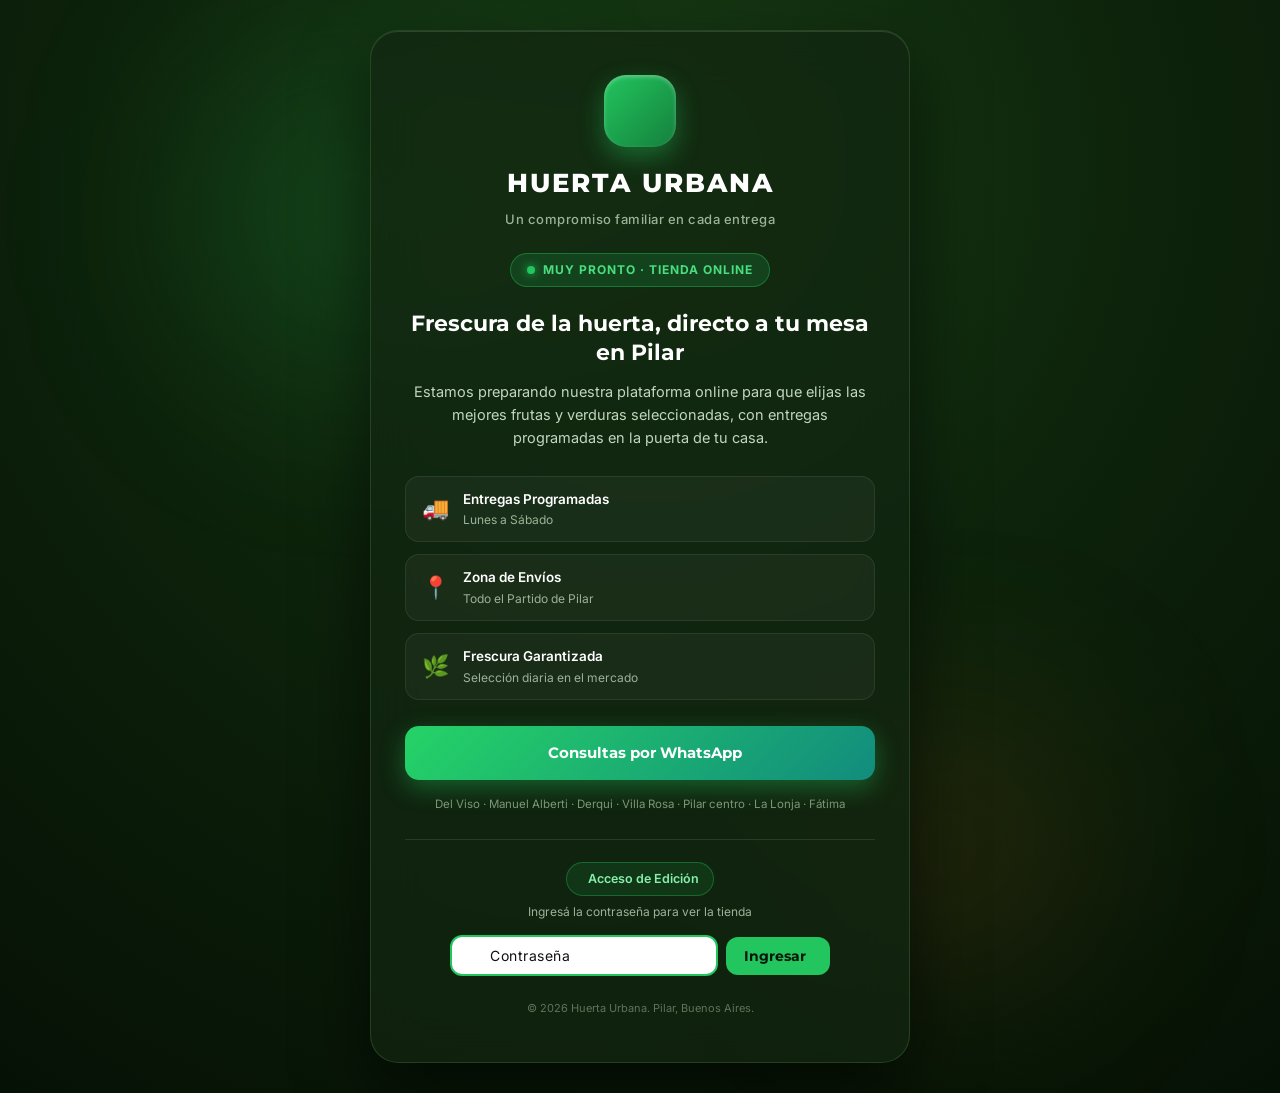
==== commit 5dc5f988: "feat(calendario): modulo de entregas v2 en dos bloques con selector agrupado, revalidacion y sincron" ====
--- a/index.html
+++ b/index.html
@@ -6,20 +6,20 @@
     <meta name="viewport" content="width=device-width, initial-scale=1.0, interactive-widget=resizes-content">
     <title>Huerta Urbana | Frutas y Verduras Frescas a Domicilio en Pilar</title>
     <!-- SEO -->
-    <meta name="description" content="Huerta Urbana — Frutas y verduras frescas a domicilio en el Partido de Pilar. Entregamos los martes y jueves en Del Viso, Manuel Alberti, Presidente Derqui, Villa Rosa, Pilar y más localidades.">
+    <meta name="description" content="Huerta Urbana — Frutas y verduras frescas a domicilio en el Partido de Pilar. Entregas programadas de lunes a sábado en Del Viso, Manuel Alberti, Presidente Derqui, Villa Rosa, Pilar y más localidades.">
     <meta name="keywords" content="verduras a domicilio Pilar, frutas delivery Pilar, delivery verduras Del Viso, frutas frescas Partido de Pilar, alimentacion saludable Pilar, verduras Manuel Alberti, delivery frutas verduras Pilar Buenos Aires, comida saludable Pilar, dieta Pilar, gimnasio Pilar alimentacion">
 
     <!-- Open Graph -->
     <meta property="og:type" content="website">
     <meta property="og:url" content="https://huertaurbana.com.ar">
     <meta property="og:title" content="Huerta Urbana | Frutas y Verduras Frescas a Domicilio en Pilar">
-    <meta property="og:description" content="Pedí tus frutas y verduras frescas. Entregamos martes y jueves en todo el Partido de Pilar. Envío gratis a partir de $35.000.">
+    <meta property="og:description" content="Pedí tus frutas y verduras frescas. Entregas de lunes a sábado en todo el Partido de Pilar. Envío gratis a partir de $35.000.">
     <meta property="og:image" content="https://huertaurbana.com.ar/img/favicon.png">
 
     <!-- Twitter/X -->
     <meta name="twitter:card" content="summary_large_image">
     <meta name="twitter:title" content="Huerta Urbana | Frutas y Verduras a Domicilio en Pilar">
-    <meta name="twitter:description" content="Frutas y verduras frescas a domicilio en el Partido de Pilar. Martes y jueves.">
+    <meta name="twitter:description" content="Frutas y verduras frescas a domicilio en el Partido de Pilar. Entregas de lunes a sábado.">
     <!-- Google Fonts -->
     <link rel="preconnect" href="https://fonts.googleapis.com">
     <link rel="preconnect" href="https://fonts.gstatic.com" crossorigin>
@@ -99,7 +99,7 @@
       }
     </style>
 
-    <link rel="stylesheet" href="style.css?v=61.2">
+    <link rel="stylesheet" href="style.css?v=61.0">
 
     <!-- Google Analytics -->
     <script async src="https://www.googletagmanager.com/gtag/js?id=G-RE23859X6R"></script>
@@ -150,7 +150,7 @@
                         <span class="preview-feature-icon">🚚</span>
                         <div>
                             <strong>Entregas Programadas</strong>
-                            <small>Martes y Jueves</small>
+                            <small>Lunes a Sábado</small>
                         </div>
                     </div>
                     <div class="preview-feature-card">
@@ -374,8 +374,8 @@
                                     <span>Total:</span>
                                     <span id="summary-total">$0</span>
                                 </div>
-                                <p class="shipping-info"><ion-icon name="bicycle-outline"></ion-icon> Envíos gratis a partir de <span id="envio-gratis-monto">$35.000<span id="envio-gratis-monto">$35.000<span id="envio-gratis-monto">$35.000<span id="envio-gratis-monto">$35.000</span></p>
-                                <p id="min-purchase-msg" class="warning-text">Compra mínima: <span id="compra-minima-monto">$35.000<span id="compra-minima-monto">$35.000<span id="compra-minima-monto">$35.000<span id="compra-minima-monto">$35.000</span></p>
+                                <p class="shipping-info"><ion-icon name="bicycle-outline"></ion-icon> Envíos gratis a partir de <span id="envio-gratis-monto"><span id="envio-gratis-monto">00</span></p>
+                                <p id="min-purchase-msg" class="warning-text">Compra mínima: <span id="compra-minima-monto"><span id="compra-minima-monto">00</span></p>
                             </div>
                         </div>
 
@@ -456,21 +456,13 @@
                             </div>
 
                             <div class="form-row">
-                                <div class="form-group">
-                                    <label for="delivery-day">Día de Entrega</label>
+                                <div class="form-group full-width-group">
+                                    <label for="delivery-day">Fecha y Horario de Entrega</label>
                                     <select id="delivery-day" name="dia_entrega" required>
-                                        <option value="" disabled selected>Seleccionar día</option>
-                                        <option value="Martes">Martes</option>
-                                        <option value="Jueves">Jueves</option>
+                                        <option value="" disabled selected>Cargando fechas de entrega...</option>
                                     </select>
-                                </div>
-                                <div class="form-group">
-                                    <label for="delivery-time">Rango Horario</label>
-                                    <select id="delivery-time" name="horario_entrega" required>
-                                        <option value="" disabled selected>Seleccionar rango</option>
-                                        <option value="8 a 12 hs">8:00hs a 12:00hs</option>
-                                        <option value="14 a 18 hs">14:00hs a 18:00hs</option>
-                                    </select>
+                                    <input type="hidden" id="delivery-time" name="horario_entrega" value="">
+                                    <p class="delivery-hint">Entregas de lunes a viernes por la mañana (8 a 12 h) o tarde (14 a 17 h) y sabados por la mañana. Preparamos tu pedido con un bloque de anticipacion.</p>
                                 </div>
                             </div>
 
@@ -525,7 +517,7 @@
                     <ion-icon name="leaf" class="logo-icon"></ion-icon>
                     <span>HUERTA URBANA</span>
                 </div>
-                <p>Calidad premium y frescura garantizada en cada entrega. <br> Compra mínima: <span id="footer-minima-monto">$35.000<span id="footer-minima-monto">$35.000<span id="footer-minima-monto">$35.000<span id="footer-minima-monto">$35.000</span></p>
+                <p>Calidad premium y frescura garantizada en cada entrega. <br> Compra mínima: <span id="footer-minima-monto"><span id="footer-minima-monto">00</span></p>
                 <a href="mailto:huertaurbana.market@gmail.com" class="footer-email">huertaurbana.market@gmail.com</a>
                 <div class="footer-legal-links" style="margin-top: 15px; display: flex; gap: 15px; font-size: 0.85rem;">
                     <a href="terminos.html" style="color: #bbbbbb; text-decoration: underline;">Términos y Condiciones</a>
@@ -888,7 +880,8 @@
         }
       });
     </script>
-    <script src="script.js?v=58.0"></script>
+    <script src="entregaCalendario.js?v=1.0"></script>
+    <script src="script.js?v=59.0"></script>
     <script type="module" src="auth.js?v=53.0"></script>
 </body>
 
--- a/style.css
+++ b/style.css
@@ -1510,6 +1510,35 @@
 select option {
     background-color: #ffffff;
     color: #333333;
+}
+
+/* Delivery Selector & Hint */
+#delivery-day {
+    width: 100%;
+    min-height: 44px;
+    font-size: 0.95rem;
+    cursor: pointer;
+}
+
+#delivery-day optgroup {
+    font-weight: 700;
+    color: var(--primary);
+    background-color: #f4f8f4;
+    padding: 4px 0;
+}
+
+#delivery-day option {
+    font-weight: 500;
+    color: var(--text-dark);
+    background-color: #ffffff;
+    padding: 6px 10px;
+}
+
+.delivery-hint {
+    font-size: 0.8rem;
+    color: #666;
+    margin-top: 6px;
+    line-height: 1.35;
 }
 
 #submit-btn {
